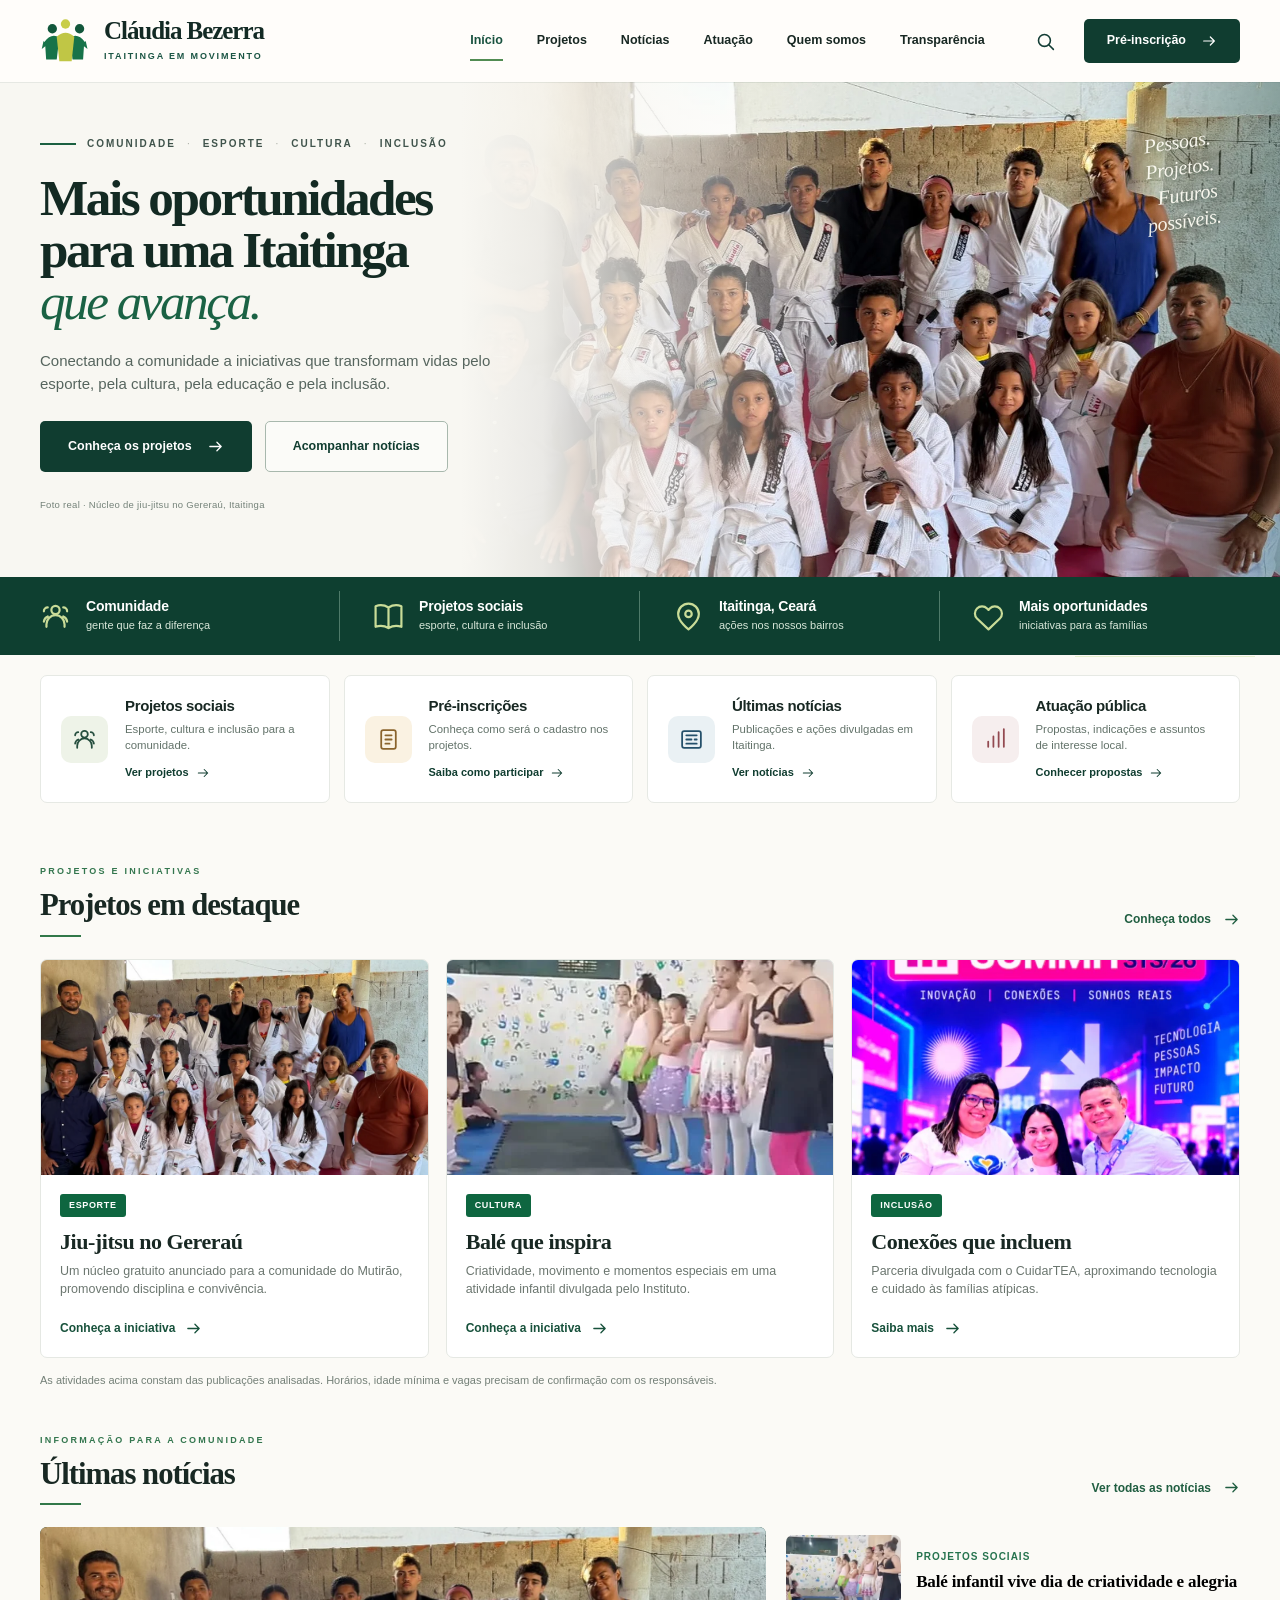
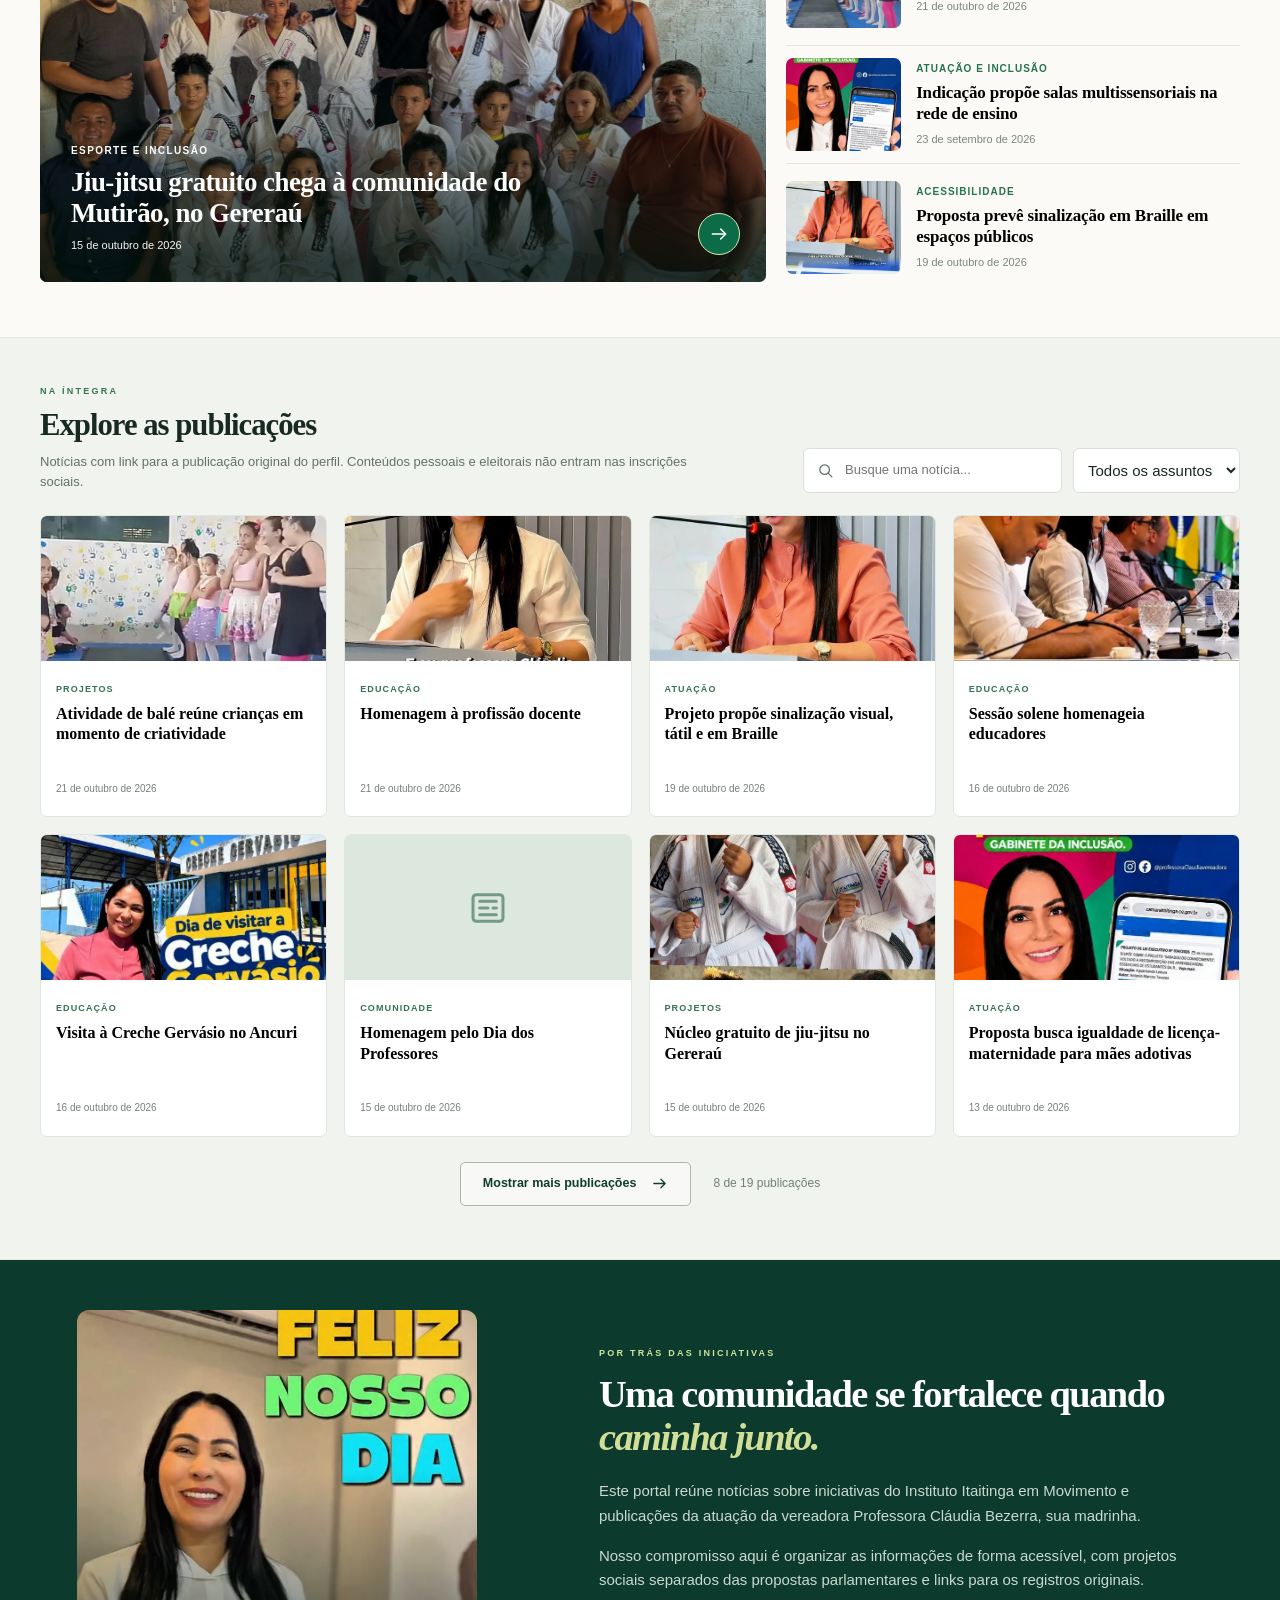
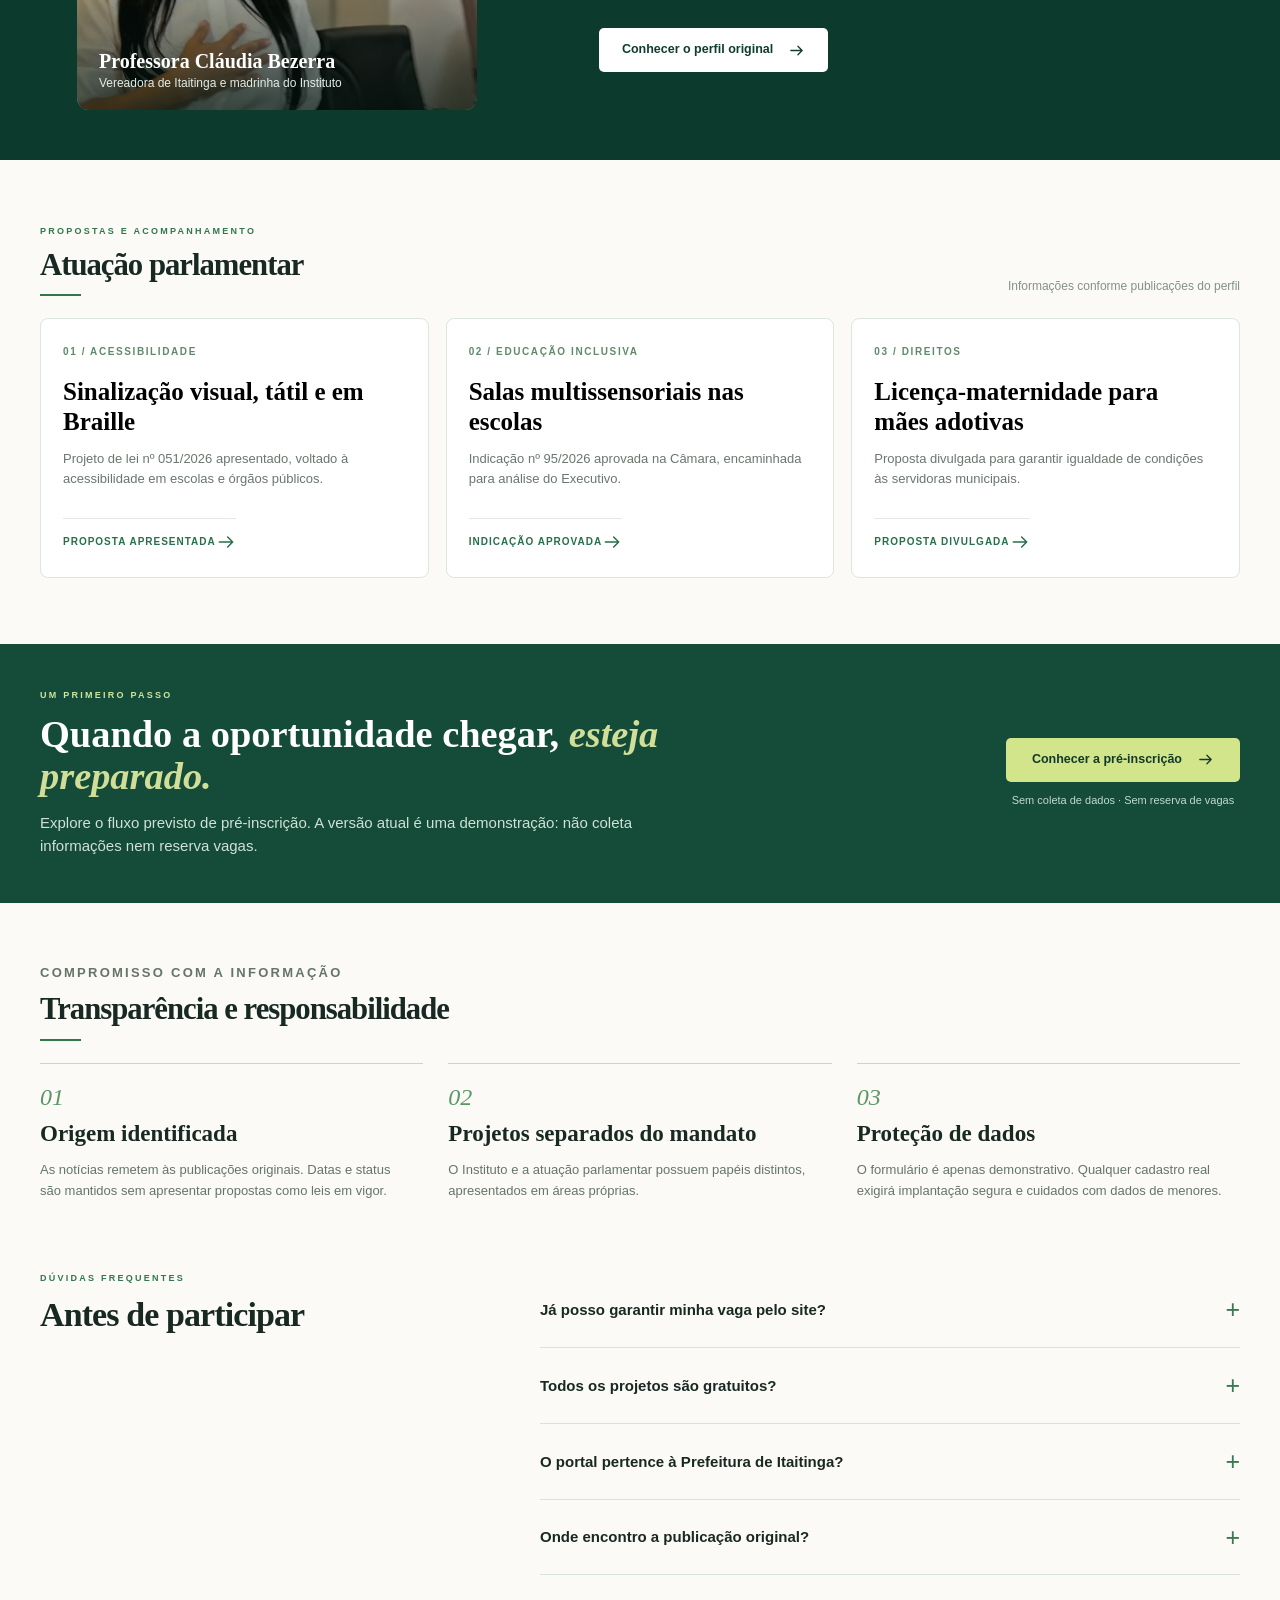
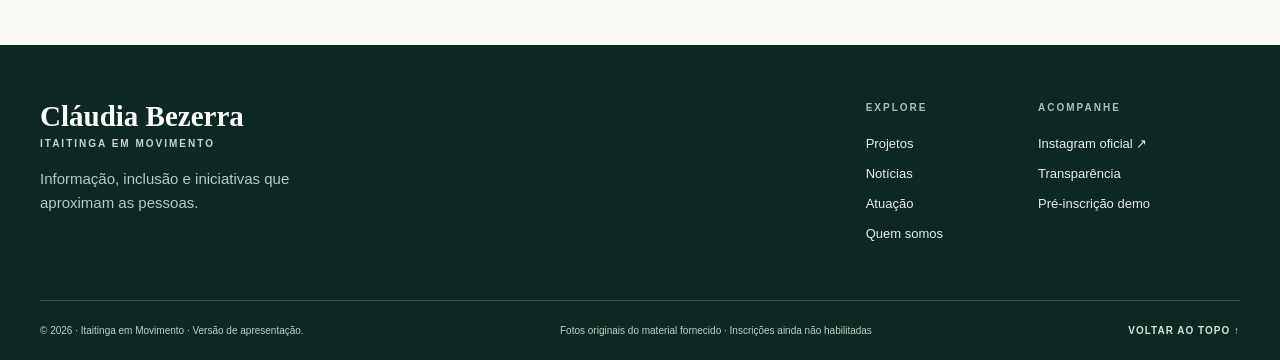
==== index.html @ e6e812b6 "feat: publicar portal Claudia Bezerra V4 com fotos reais e versao Vercel" ====
<!doctype html>
<html lang="pt-BR">
<head>
<meta charset="utf-8">
<meta name="viewport" content="width=device-width, initial-scale=1">
<meta name="theme-color" content="#103d30">
<meta property="og:type" content="website">
<meta property="og:title" content="Cláudia Bezerra | Itaitinga em Movimento">
<meta property="og:description" content="Projetos sociais, notícias e ações para a comunidade de Itaitinga.">
<meta name="description" content="Acompanhe projetos sociais, notícias e iniciativas de esporte, cultura e inclusão de Itaitinga, Ceará.">
<title>Cláudia Bezerra | Itaitinga em Movimento</title>
<link rel="icon" href="favicon.svg" type="image/svg+xml">
<link rel="stylesheet" href="styles.css">
</head>
<body>
<a class="skip-link" href="#conteudo">Pular para o conteúdo</a>
<svg class="symbol-defs" aria-hidden="true" xmlns="http://www.w3.org/2000/svg"><defs>
<symbol id="i-arrow" viewBox="0 0 24 24"><path d="M4 12h16m-6-6 6 6-6 6"/></symbol>
<symbol id="i-search" viewBox="0 0 24 24"><circle cx="10.8" cy="10.8" r="6.8"/><path d="m16 16 5 5"/></symbol>
<symbol id="i-people" viewBox="0 0 24 24"><circle cx="12" cy="7" r="3.2"/><path d="M5 20v-2a7 7 0 0 1 14 0v2M3 8a3 3 0 0 1 3-3m-3 11a5 5 0 0 1 3-4m15-4a3 3 0 0 0-3-3m3 11a5 5 0 0 0-3-4"/></symbol>
<symbol id="i-book" viewBox="0 0 24 24"><path d="M12 5c-3.6-2.2-6.5-2.3-10-1v16c3.5-1.3 6.4-1.2 10 1 3.6-2.2 6.5-2.3 10-1V4c-3.5-1.3-6.4-1.2-10 1Zm0 0v16"/></symbol>
<symbol id="i-pin" viewBox="0 0 24 24"><path d="M20 10c0 6-8 12-8 12S4 16 4 10a8 8 0 1 1 16 0Z"/><circle cx="12" cy="10" r="2.5"/></symbol>
<symbol id="i-heart" viewBox="0 0 24 24"><path d="M20.8 5.8a5.5 5.5 0 0 0-7.8 0L12 6.9l-1.1-1.1a5.5 5.5 0 0 0-7.8 7.8L12 22l8.8-8.4a5.5 5.5 0 0 0 0-7.8Z"/></symbol>
<symbol id="i-form" viewBox="0 0 24 24"><rect x="5" y="3" width="14" height="18" rx="2"/><path d="M9 8h6M9 12h6M9 16h4"/></symbol>
<symbol id="i-news" viewBox="0 0 24 24"><rect x="3" y="4" width="18" height="16" rx="2"/><path d="M7 8h10M7 12h5M7 16h10M15 12h2"/></symbol>
<symbol id="i-bars" viewBox="0 0 24 24"><path d="M5 19v-5m5 5V9m5 10V5m5 14V2"/></symbol>
<symbol id="i-instagram" viewBox="0 0 24 24"><rect x="3" y="3" width="18" height="18" rx="5"/><circle cx="12" cy="12" r="4"/><circle cx="17.5" cy="6.6" r=".8" fill="currentColor" stroke="none"/></symbol>
<symbol id="i-close" viewBox="0 0 24 24"><path d="M5 5l14 14M19 5 5 19"/></symbol>
<symbol id="i-check" viewBox="0 0 24 24"><path d="m4 12 5 5L20 6"/></symbol>
</defs></svg>
<header class="header" id="inicio">
  <div class="container nav-container">
    <a class="brand" href="#inicio" aria-label="Cláudia Bezerra, Itaitinga em Movimento — início">
      <svg class="brand-icon" viewBox="0 0 58 51" role="img" aria-label="Símbolo de pessoas conectadas"><circle cx="14" cy="11" r="5.3" fill="#12573b"/><circle cx="29" cy="5.6" r="5.3" fill="#c8cd48"/><circle cx="45" cy="11" r="5.3" fill="#12573b"/><path d="M5 26q8-11 17-5l-3 25H7l-1-15-4 3 2-9Zm46 0q-8-11-17-5l3 25h12l1-15 4 3-2-9Z" fill="#177349"/><path d="M19 20q10-9 20 0l-3 28H22l-3-28Z" fill="#c0c645"/></svg>
      <span><strong>Cláudia Bezerra</strong><small>ITAITINGA EM MOVIMENTO</small></span>
    </a>
    <nav class="nav" id="mainNav" aria-label="Menu principal">
      <a class="nav-active" href="#inicio">Início</a>
      <a href="#projetos">Projetos</a>
      <a href="#noticias">Notícias</a>
      <a href="#atuacao">Atuação</a>
      <a href="#sobre">Quem somos</a>
      <a href="#transparencia">Transparência</a>
      <button class="btn btn-primary mobile-join" type="button" data-open-enrollment>Pré-inscrição <svg><use href="#i-arrow"/></svg></button>
    </nav>
    <div class="nav-actions">
      <button type="button" class="search-button" id="openSearch" aria-label="Pesquisar notícias"><svg><use href="#i-search"/></svg></button>
      <button class="btn btn-primary nav-join" type="button" data-open-enrollment>Pré-inscrição <svg><use href="#i-arrow"/></svg></button>
      <button class="menu-button" id="menuButton" type="button" aria-controls="mainNav" aria-expanded="false" aria-label="Abrir menu"><span></span><span></span><span></span></button>
    </div>
  </div>
</header>
<main id="conteudo">
  <section class="hero" aria-labelledby="hero-title">
    <div class="hero-image"><img src="assets/hero-group.webp" alt="Fotografia original de crianças e jovens de uniforme de jiu-jitsu com professores e apoiadores no núcleo do Gereraú" fetchpriority="high"></div>
    <div class="container hero-container">
      <div class="hero-copy">
        <p class="hero-eyebrow"><span></span> COMUNIDADE <b>·</b> ESPORTE <b>·</b> CULTURA <b>·</b> INCLUSÃO</p>
        <h1 id="hero-title">Mais oportunidades<br>para uma Itaitinga<br><em>que avança.</em></h1>
        <p class="hero-text">Conectando a comunidade a iniciativas que transformam vidas pelo esporte, pela cultura, pela educação e pela inclusão.</p>
        <div class="hero-buttons"><a href="#projetos" class="btn btn-primary btn-large">Conheça os projetos <svg><use href="#i-arrow"/></svg></a><a href="#noticias" class="btn btn-outline btn-large">Acompanhar notícias</a></div>
        <div class="hero-photo-credit">Foto real · Núcleo de jiu-jitsu no Gereraú, Itaitinga</div>
      </div>
    </div>
    <div class="hero-handwriting" aria-hidden="true">Pessoas.<br>Projetos.<br>Futuros<br>possíveis.</div>
  </section>
  <section class="impact-strip" aria-label="Nossos focos"><div class="container impact-inner">
    <div class="impact-item"><svg><use href="#i-people"/></svg><p><strong>Comunidade</strong><span>gente que faz a diferença</span></p></div>
    <div class="impact-item"><svg><use href="#i-book"/></svg><p><strong>Projetos sociais</strong><span>esporte, cultura e inclusão</span></p></div>
    <div class="impact-item"><svg><use href="#i-pin"/></svg><p><strong>Itaitinga, Ceará</strong><span>ações nos nossos bairros</span></p></div>
    <div class="impact-item"><svg><use href="#i-heart"/></svg><p><strong>Mais oportunidades</strong><span>iniciativas para as famílias</span></p></div>
  </div></section>
  <section class="shortcut-section" aria-label="Acessos rápidos"><div class="container quick-grid">
    <a class="quick-card" href="#projetos"><span class="quick-icon green"><svg><use href="#i-people"/></svg></span><span class="quick-text"><strong>Projetos sociais</strong><small>Esporte, cultura e inclusão para a comunidade.</small><span class="quick-link">Ver projetos <svg><use href="#i-arrow"/></svg></span></span></a>
    <button class="quick-card" type="button" data-open-enrollment><span class="quick-icon amber"><svg><use href="#i-form"/></svg></span><span class="quick-text"><strong>Pré-inscrições</strong><small>Conheça como será o cadastro nos projetos.</small><span class="quick-link">Saiba como participar <svg><use href="#i-arrow"/></svg></span></span></button>
    <a class="quick-card" href="#noticias"><span class="quick-icon blue"><svg><use href="#i-news"/></svg></span><span class="quick-text"><strong>Últimas notícias</strong><small>Publicações e ações divulgadas em Itaitinga.</small><span class="quick-link">Ver notícias <svg><use href="#i-arrow"/></svg></span></span></a>
    <a class="quick-card" href="#atuacao"><span class="quick-icon rose"><svg><use href="#i-bars"/></svg></span><span class="quick-text"><strong>Atuação pública</strong><small>Propostas, indicações e assuntos de interesse local.</small><span class="quick-link">Conhecer propostas <svg><use href="#i-arrow"/></svg></span></span></a>
  </div></section>
  <section class="container showcase" id="projetos" aria-labelledby="projects-title">
    <div class="section-header"><div><p class="section-label">PROJETOS E INICIATIVAS</p><h2 id="projects-title">Projetos em destaque<span class="tiny-stroke"></span></h2></div><a href="#todos-projetos" class="plain-arrow">Conheça todos <svg><use href="#i-arrow"/></svg></a></div>
    <div class="project-grid" id="todos-projetos">
      <article class="project-card"><button type="button" data-article="7" class="image-button" aria-label="Conhecer núcleo gratuito de jiu-jitsu"><img src="assets/projeto-jiujitsu.webp" alt="Foto original de alunos e monitores de jiu-jitsu no Gereraú" loading="lazy"></button><div class="project-body"><span class="category-pill">ESPORTE</span><h3>Jiu-jitsu no Gereraú</h3><p>Um núcleo gratuito anunciado para a comunidade do Mutirão, promovendo disciplina e convivência.</p><button type="button" data-article="7" class="article-action">Conheça a iniciativa <svg><use href="#i-arrow"/></svg></button></div></article>
      <article class="project-card"><button type="button" data-article="2" class="image-button" aria-label="Conhecer atividade de balé infantil"><img src="assets/projeto-bale.webp" alt="Fotografia original das crianças durante a atividade de balé" loading="lazy"></button><div class="project-body"><span class="category-pill">CULTURA</span><h3>Balé que inspira</h3><p>Criatividade, movimento e momentos especiais em uma atividade infantil divulgada pelo Instituto.</p><button type="button" data-article="2" class="article-action">Conheça a iniciativa <svg><use href="#i-arrow"/></svg></button></div></article>
      <article class="project-card"><button type="button" data-article="13" class="image-button" aria-label="Conhecer parceria de inclusão e tecnologia"><img src="assets/projeto-inclusao.webp" alt="Registro original de evento sobre inclusão e tecnologia" loading="lazy"></button><div class="project-body"><span class="category-pill">INCLUSÃO</span><h3>Conexões que incluem</h3><p>Parceria divulgada com o CuidarTEA, aproximando tecnologia e cuidado às famílias atípicas.</p><button type="button" data-article="13" class="article-action">Saiba mais <svg><use href="#i-arrow"/></svg></button></div></article>
    </div>
    <p class="verify-note">As atividades acima constam das publicações analisadas. Horários, idade mínima e vagas precisam de confirmação com os responsáveis.</p>
  </section>
  <section class="container news-section" id="noticias" aria-labelledby="news-title">
    <div class="section-header"><div><p class="section-label">INFORMAÇÃO PARA A COMUNIDADE</p><h2 id="news-title">Últimas notícias<span class="tiny-stroke"></span></h2></div><a href="#arquivo" class="plain-arrow">Ver todas as notícias <svg><use href="#i-arrow"/></svg></a></div>
    <div class="editorial-grid">
      <article class="headline-card"><button type="button" class="headline-image" data-article="7" aria-label="Leia notícia sobre núcleo de jiu-jitsu"><img src="assets/hero-group.webp" alt="Crianças e jovens no núcleo de jiu-jitsu do Gereraú" loading="lazy"><span class="headline-gradient"></span><span class="headline-overlay"><span class="headline-tag">ESPORTE E INCLUSÃO</span><strong>Jiu-jitsu gratuito chega à comunidade do Mutirão, no Gereraú</strong><span class="headline-meta">15 de outubro de 2026</span></span><span class="headline-arrow"><svg><use href="#i-arrow"/></svg></span></button></article>
      <div class="news-rail">
        <button type="button" data-article="2" class="news-mini"><img src="assets/projeto-bale.webp" loading="lazy" alt="Alunas do balé infantil"><span><small>PROJETOS SOCIAIS</small><strong>Balé infantil vive dia de criatividade e alegria</strong><time datetime="2026-10-21">21 de outubro de 2026</time></span></button>
        <button type="button" data-article="24" class="news-mini"><img src="assets/noticia-salas.webp" loading="lazy" alt="Publicação sobre a indicação de salas multissensoriais"><span><small>ATUAÇÃO E INCLUSÃO</small><strong>Indicação propõe salas multissensoriais na rede de ensino</strong><time datetime="2026-09-23">23 de setembro de 2026</time></span></button>
        <button type="button" data-article="8" class="news-mini"><img src="assets/noticia-braille.webp" loading="lazy" alt="Publicação da proposta de acessibilidade"><span><small>ACESSIBILIDADE</small><strong>Proposta prevê sinalização em Braille em espaços públicos</strong><time datetime="2026-10-19">19 de outubro de 2026</time></span></button>
      </div>
    </div>
  </section>
  <section class="archive-wrap" id="arquivo"><div class="container">
    <div class="archive-heading"><div><p class="section-label">NA ÍNTEGRA</p><h2>Explore as publicações</h2><p>Notícias com link para a publicação original do perfil. Conteúdos pessoais e eleitorais não entram nas inscrições sociais.</p></div><div class="archive-tools"><label class="archive-search"><svg><use href="#i-search"/></svg><input type="search" id="newsSearch" aria-label="Buscar publicações" placeholder="Busque uma notícia..."></label><select id="newsCategory" aria-label="Filtrar por assunto"><option value="Todos">Todos os assuntos</option><option value="Projetos">Projetos</option><option value="Atuação">Atuação</option><option value="Inclusão">Inclusão</option><option value="Educação">Educação</option><option value="Comunidade">Comunidade</option></select></div></div>
    <div id="articleGrid" class="archive-grid" aria-live="polite"></div>
    <div class="archive-more"><button id="showMore" type="button" class="btn btn-outline">Mostrar mais publicações <svg><use href="#i-arrow"/></svg></button><p id="resultsInfo"></p></div>
  </div></section>
  <section class="about" id="sobre"><div class="container about-grid"><div class="about-visual"><img src="assets/sobre-claudia.webp" loading="lazy" alt="Retrato original da Professora Cláudia em publicação do perfil"><span class="about-caption">Professora Cláudia Bezerra<br><small>Vereadora de Itaitinga e madrinha do Instituto</small></span></div><div class="about-copy"><p class="section-label light">POR TRÁS DAS INICIATIVAS</p><h2>Uma comunidade se fortalece quando <em>caminha junto.</em></h2><p>Este portal reúne notícias sobre iniciativas do Instituto Itaitinga em Movimento e publicações da atuação da vereadora Professora Cláudia Bezerra, sua madrinha.</p><p>Nosso compromisso aqui é organizar as informações de forma acessível, com projetos sociais separados das propostas parlamentares e links para os registros originais.</p><a href="https://www.instagram.com/professoraclaudiavereadora/" target="_blank" rel="noopener noreferrer" class="btn btn-white">Conhecer o perfil original <svg><use href="#i-arrow"/></svg></a></div></div></section>
  <section class="container mandate" id="atuacao"><div class="section-header"><div><p class="section-label">PROPOSTAS E ACOMPANHAMENTO</p><h2>Atuação parlamentar<span class="tiny-stroke"></span></h2></div><span class="small-hint">Informações conforme publicações do perfil</span></div><div class="mandate-grid">
    <button class="mandate-card" data-article="8" type="button"><span class="mandate-index">01 / ACESSIBILIDADE</span><h3>Sinalização visual, tátil e em Braille</h3><p>Projeto de lei nº 051/2026 apresentado, voltado à acessibilidade em escolas e órgãos públicos.</p><span class="mandate-end"><span>PROPOSTA APRESENTADA</span><svg><use href="#i-arrow"/></svg></span></button>
    <button class="mandate-card" data-article="24" type="button"><span class="mandate-index">02 / EDUCAÇÃO INCLUSIVA</span><h3>Salas multissensoriais nas escolas</h3><p>Indicação nº 95/2026 aprovada na Câmara, encaminhada para análise do Executivo.</p><span class="mandate-end"><span>INDICAÇÃO APROVADA</span><svg><use href="#i-arrow"/></svg></span></button>
    <button class="mandate-card" data-article="10" type="button"><span class="mandate-index">03 / DIREITOS</span><h3>Licença-maternidade para mães adotivas</h3><p>Proposta divulgada para garantir igualdade de condições às servidoras municipais.</p><span class="mandate-end"><span>PROPOSTA DIVULGADA</span><svg><use href="#i-arrow"/></svg></span></button>
  </div></section>
  <section class="enroll-section" id="inscricoes"><div class="container enroll-grid"><div><p class="section-label light">UM PRIMEIRO PASSO</p><h2>Quando a oportunidade chegar, <em>esteja preparado.</em></h2><p>Explore o fluxo previsto de pré-inscrição. A versão atual é uma demonstração: não coleta informações nem reserva vagas.</p></div><div class="enroll-action"><button type="button" class="btn btn-lime" data-open-enrollment>Conhecer a pré-inscrição <svg><use href="#i-arrow"/></svg></button><span>Sem coleta de dados · Sem reserva de vagas</span></div></div></section>
  <section class="container trust" id="transparencia"><div class="section-header"><div><p class="section-label">COMPROMISSO COM A INFORMAÇÃO</p><h2>Transparência e responsabilidade<span class="tiny-stroke"></span></h2></div></div><div class="trust-grid"><div><span class="trust-number">01</span><h3>Origem identificada</h3><p>As notícias remetem às publicações originais. Datas e status são mantidos sem apresentar propostas como leis em vigor.</p></div><div><span class="trust-number">02</span><h3>Projetos separados do mandato</h3><p>O Instituto e a atuação parlamentar possuem papéis distintos, apresentados em áreas próprias.</p></div><div><span class="trust-number">03</span><h3>Proteção de dados</h3><p>O formulário é apenas demonstrativo. Qualquer cadastro real exigirá implantação segura e cuidados com dados de menores.</p></div></div></section>
  <section class="container questions"><div><p class="section-label">DÚVIDAS FREQUENTES</p><h2>Antes de participar</h2></div><div class="question-list"><details><summary>Já posso garantir minha vaga pelo site?<span>+</span></summary><p>Não. O formulário desta apresentação é demonstrativo e não recebe inscrições. A abertura oficial de vagas precisa ser confirmada.</p></details><details><summary>Todos os projetos são gratuitos?<span>+</span></summary><p>O material recebido informa explicitamente gratuidade nas aulas de jiu-jitsu do Gereraú. As condições de outras atividades ainda dependem de confirmação.</p></details><details><summary>O portal pertence à Prefeitura de Itaitinga?<span>+</span></summary><p>Não. Este é um projeto de portal comunitário independente, ainda em demonstração, sem vínculo institucional com a Prefeitura.</p></details><details><summary>Onde encontro a publicação original?<span>+</span></summary><p>Abra uma notícia e escolha “Ver publicação original”. Você será direcionado ao Instagram correspondente.</p></details></div></section>
</main>
<footer class="footer"><div class="container"><div class="footer-top"><div><a href="#inicio" class="footer-brand">Cláudia Bezerra<span>ITAITINGA EM MOVIMENTO</span></a><p>Informação, inclusão e iniciativas que aproximam as pessoas.</p></div><div class="footer-menu"><div><strong>EXPLORE</strong><a href="#projetos">Projetos</a><a href="#noticias">Notícias</a><a href="#atuacao">Atuação</a><a href="#sobre">Quem somos</a></div><div><strong>ACOMPANHE</strong><a target="_blank" rel="noopener noreferrer" href="https://www.instagram.com/professoraclaudiavereadora/">Instagram oficial ↗</a><a href="#transparencia">Transparência</a><a href="#inscricoes">Pré-inscrição demo</a></div></div></div><div class="footer-bottom"><span>© 2026 · Itaitinga em Movimento · Versão de apresentação.</span><span>Fotos originais do material fornecido · Inscrições ainda não habilitadas</span><a href="#inicio">VOLTAR AO TOPO ↑</a></div></div></footer>
<dialog id="articleDialog" class="article-modal" aria-label="Detalhes da publicação"><button type="button" class="modal-x" data-close aria-label="Fechar"><svg><use href="#i-close"/></svg></button><div id="articleContent"></div></dialog>
<dialog id="formDialog" class="form-modal" aria-labelledby="formTitle"><button type="button" class="modal-x" data-close aria-label="Fechar"><svg><use href="#i-close"/></svg></button><div class="form-layout"><aside class="form-aside"><span class="small-label">ITAITINGA EM MOVIMENTO</span><h3>Cada oportunidade começa com um primeiro passo.</h3><p>Pré-inscrição demonstrativa para apresentação do futuro portal.</p><span class="form-aside-bottom">ESPORTE · CULTURA · INCLUSÃO</span></aside><div class="form-content"><p class="section-label">SIMULAÇÃO / NÃO ENVIA DADOS</p><h2 id="formTitle">Conheça o cadastro</h2><p class="form-intro">Os campos são apenas de exemplo. Nada será armazenado ou enviado.</p><form id="demoForm"><div class="step-one"><label for="demoProject">Projeto de interesse</label><select id="demoProject" required><option value="">Escolha uma atividade</option><option value="Jiu-jitsu no Gereraú">Jiu-jitsu no Gereraú — disponibilidade a confirmar</option><option value="Balé infantil">Balé infantil — disponibilidade a confirmar</option></select><div class="form-notice">Esta escolha não reserva vaga. As condições dependem de confirmação dos responsáveis.</div><button type="button" class="btn btn-primary full" id="formNext">Continuar <svg><use href="#i-arrow"/></svg></button></div><div class="step-two" hidden><p class="step-notice">Exemplo da próxima etapa do futuro cadastro. Use dados fictícios para testar.</p><div class="form-fields"><label>Nome fictício do aluno<input type="text" id="demoName" placeholder="Ex.: Aluno Exemplo" maxlength="80" required></label><label>Bairro (exemplo)<input type="text" id="demoBairro" placeholder="Ex.: Gereraú" maxlength="80" required></label></div><label class="check-row"><input id="demoAgree" type="checkbox" required><span>Entendo que este é apenas um teste e não representa inscrição válida.</span></label><div class="form-footer"><button type="button" id="formBack" class="btn btn-outline">Voltar</button><button type="submit" class="btn btn-primary">Concluir demonstração <svg><use href="#i-arrow"/></svg></button></div></div><div class="step-done" hidden><svg><use href="#i-check"/></svg><h3>Demonstração concluída!</h3><p>Você testou o fluxo visual. Nenhum dado foi enviado ou registrado, e nenhuma vaga foi reservada.</p><button type="button" class="btn btn-primary" data-close>Fechar</button></div><p class="form-error" id="formError" role="alert"></p></form></div></div></dialog>
<script src="dados/publicacoes.js"></script><script src="app.js"></script>
</body>
</html>
---- styles.css ----
[hidden]{display:none!important}:root{--green:#0d3b2e;--green-2:#145640;--mint:#cbda78;--paper:#f8f8f5;--white:#fff;--ink:#162724;--muted:#61716d;--line:#e5e8e2;--serif:Georgia,'Times New Roman',serif;--sans:'Segoe UI',Arial,Helvetica,sans-serif}*{box-sizing:border-box}html{scroll-behavior:smooth;scroll-padding-top:96px}body{margin:0;background:var(--paper);font:15px/1.55 var(--sans);color:var(--ink);-webkit-font-smoothing:antialiased}button,input,select{font:inherit}button{cursor:pointer}a{text-decoration:none;color:inherit}svg{width:20px;height:20px;fill:none;stroke:currentColor;stroke-width:1.8;stroke-linecap:round;stroke-linejoin:round}img{display:block;max-width:100%}.symbol-defs{position:absolute;left:-9999px;width:0;height:0}.container{width:min(1440px,calc(100% - 80px));margin:0 auto}.skip-link{position:absolute;top:-100px;left:14px;background:white;padding:10px;z-index:999}.skip-link:focus{top:10px}.header{height:78px;background:#fffefa;position:sticky;z-index:30;top:0;box-shadow:0 1px 0 rgba(10,45,33,.08)}.nav-container{display:flex;align-items:center;justify-content:space-between;height:100%;gap:24px}.brand{display:flex;align-items:center;gap:13px;flex:none}.brand-icon{width:51px;height:49px;stroke:none}.brand strong{font:700 27px/1.07 var(--serif);letter-spacing:-.8px;display:block;color:#132a24}.brand small{display:block;letter-spacing:2.1px;font-size:10px;color:#1b5544;font-weight:750;margin-top:5px}.nav{display:flex;gap:34px;align-items:center;margin-left:auto}.nav>a{font-size:13px;letter-spacing:.02em;font-weight:650;white-space:nowrap;position:relative;transition:color .2s}.nav>a:hover,.nav>a:focus-visible,.nav>a.nav-active{color:var(--green-2)}.nav-active:after{content:"";height:2px;position:absolute;bottom:-10px;left:0;right:0;background:#518c52}.nav-actions{display:flex;align-items:center;gap:20px;margin-left:18px}.btn{display:inline-flex;align-items:center;justify-content:center;gap:14px;min-height:44px;border-radius:7px;padding:11px 22px;white-space:nowrap;font-size:13px;font-weight:760;border:1px solid transparent;transition:background .2s,color .2s,transform .18s,box-shadow .18s}.btn svg,.plain-arrow svg,.article-action svg,.quick-link svg{width:17px;height:17px;transition:transform .18s}.btn:hover svg,.plain-arrow:hover svg,.article-action:hover svg,.quick-card:hover .quick-link svg{transform:translateX(4px)}.btn:active,.quick-card:active{transform:translateY(1px)}.btn-primary{background:var(--green);color:white;box-shadow:0 2px 4px #10382d12}.btn-primary:hover{background:#186049;box-shadow:0 7px 17px #0d3b2e24}.btn-outline{border-color:#718b7c;background:transparent;color:var(--green)}.btn-outline:hover{background:#e6efea}.btn-large{height:51px;padding:0 27px}.search-button{display:grid;place-items:center;border:0;background:none;color:#133d35;padding:8px}.search-button:hover{background:#eef3ee;border-radius:50%}.search-button svg{width:21px;height:21px}.menu-button{display:none;border:0;background:none;padding:10px}.menu-button span{display:block;width:24px;height:2px;background:var(--green);margin:5px 0}.mobile-join{display:none}.hero{height:480px;position:relative;overflow:hidden;background:#f7f6f1}.hero-image{position:absolute;inset:0 0 0 38%;overflow:hidden}.hero-image img{width:100%;height:100%;object-fit:cover;object-position:center 41%}.hero-image:before{content:"";position:absolute;inset:0;z-index:1;background:linear-gradient(90deg,#f7f6f1 0%,#f7f6f1ed 8%,#f7f6f1a1 20%,#f7f6f100 40%)}.hero-image:after{content:"";inset:0;position:absolute;z-index:1;background:linear-gradient(90deg,transparent 78%,#05251950 100%)}.hero-container{position:relative;z-index:2;height:100%;display:flex;align-items:center}.hero-copy{max-width:650px;padding:22px 0}.hero-eyebrow{color:#40544c;font-size:10px;font-weight:780;letter-spacing:2px;margin:0 0 20px;display:flex;align-items:center;gap:11px}.hero-eyebrow>span{width:36px;height:2px;background:#1b6041;display:inline-block}.hero-eyebrow b{color:#a9ada3;font-weight:400}.hero h1{font:700 clamp(42px,4.3vw,65px)/.99 var(--serif);letter-spacing:-2.7px;margin:0 0 24px;color:#102a25}.hero h1 em{font-weight:600;color:#185c3a}.hero-text{max-width:490px;font-size:16px;line-height:1.48;color:#4b5d58;margin:0 0 26px}.hero-buttons{display:flex;gap:13px;flex-wrap:wrap}.hero-photo-credit{font-size:10px;letter-spacing:.03em;color:#6b7a74;margin-top:26px}.hero-handwriting{z-index:2;position:absolute;right:max(6%,45px);top:55px;font:italic 27px/1.13 'Segoe Print','Comic Sans MS',cursive;color:#fffef5;transform:rotate(-8deg);text-shadow:0 2px 6px #03322573}.impact-strip{background:#0c3d30;color:#fff;position:relative}.impact-strip:after{content:"";position:absolute;right:25px;bottom:-2px;width:180px;height:39px;border-bottom:1px solid #b7d67a55;border-radius:60% 40% 0 0;pointer-events:none}.impact-inner{display:grid;grid-template-columns:repeat(4,minmax(0,1fr));padding:16px 0;min-height:81px}.impact-item{display:flex;align-items:center;gap:17px;padding:0 33px;border-right:1px solid #c4e7d25a}.impact-item:first-child{padding-left:0}.impact-item:last-child{border:0}.impact-item>svg{color:#c4e274;stroke-width:1.7;width:35px;height:35px;flex:none}.impact-item p{margin:0;display:grid;gap:2px}.impact-item strong{font:700 16px/1.2 var(--serif)}.impact-item span{font-size:11px;color:#eef5e8}.shortcut-section{padding:23px 0 16px}.quick-grid{display:grid;grid-template-columns:repeat(4,minmax(0,1fr));gap:16px}.quick-card{text-align:left;border:1px solid #e7eae5;min-height:125px;background:#fff;display:flex;gap:17px;align-items:flex-start;padding:21px 18px;border-radius:10px;box-shadow:0 2px 8px #1a403007;transition:transform .18s,border-color .2s,box-shadow .2s;color:var(--ink)}.quick-card:hover{transform:translateY(-4px);border-color:#b7cabc;box-shadow:0 12px 24px #0a332014}.quick-icon{border-radius:50%;width:57px;height:57px;flex:none;display:grid;place-items:center}.quick-icon svg{width:29px;height:29px;stroke-width:1.7}.quick-icon.green{background:#e6f0db;color:#174b3a}.quick-icon.amber{background:#fff0cd;color:#665025}.quick-icon.blue{background:#deedf9;color:#123e60}.quick-icon.rose{background:#fbe4e5;color:#a82444}.quick-text{display:flex;flex-direction:column;align-items:flex-start;min-width:0}.quick-text strong{font:700 19px/1.2 var(--serif);margin:0 0 6px}.quick-text small{font-size:12px;line-height:1.45;color:#66726d;min-height:36px}.quick-link{font-size:12px;font-weight:800;color:var(--green);display:inline-flex;gap:7px;align-items:center;margin-top:10px}.quick-link svg{width:14px;height:14px}.showcase,.news-section{padding-top:28px}.section-header{display:flex;align-items:flex-end;justify-content:space-between;gap:30px;margin:0 0 22px}.section-label{font-size:10px;color:#397652;font-weight:800;letter-spacing:2.4px;margin:0 0 10px}.section-header h2,.archive-heading h2,.questions h2{font:700 clamp(27px,2.6vw,36px)/1.12 var(--serif);letter-spacing:-.9px;margin:0}.tiny-stroke{display:block;width:41px;background:#317849;height:2px;margin-top:12px}.plain-arrow{font-size:13px;color:#205e41;font-weight:750;display:inline-flex;gap:12px;align-items:center;white-space:nowrap;margin-bottom:8px}.plain-arrow:hover{color:#278e55}.project-grid{display:grid;grid-template-columns:repeat(3,minmax(0,1fr));gap:17px}.project-card{min-width:0;overflow:hidden;border-radius:10px;background:#fff;border:1px solid #e4e8e2;box-shadow:0 2px 7px #1a403009}.image-button{border:0;padding:0;display:block;width:100%;height:215px;overflow:hidden;position:relative;background:#e3ece8}.image-button img{height:100%;width:100%;object-fit:cover;transition:transform .55s}.image-button:hover img{transform:scale(1.045)}.project-card:nth-child(1) .image-button img{object-position:center 42%}.project-card:nth-child(2) .image-button img{object-position:center 43%}.project-card:nth-child(3) .image-button img{object-position:center 35%}.project-body{padding:16px 19px 19px}.category-pill{display:inline-block;background:#0e6640;color:white;font-size:10px;font-weight:800;letter-spacing:.3px;padding:5px 9px;border-radius:5px}.project-body h3{font:700 23px/1.2 var(--serif);letter-spacing:-.45px;margin:12px 0 6px}.project-body p{color:#6b766f;font-size:13px;line-height:1.48;margin:0 0 14px;min-height:39px}.article-action{border:0;background:transparent;color:#17513b;display:inline-flex;align-items:center;gap:10px;font-size:12px;font-weight:800;padding:0}.article-action:hover{text-decoration:underline}.verify-note{font-size:11px;color:#748078;margin:14px 0 0}.news-section{padding-top:51px;padding-bottom:55px}.editorial-grid{display:grid;grid-template-columns:1.6fr 1fr;gap:20px}.headline-card{min-width:0}.headline-image{position:relative;height:355px;width:100%;display:block;padding:0;border:0;text-align:left;border-radius:10px;overflow:hidden;color:white;background:var(--green)}.headline-image>img{width:100%;height:100%;object-fit:cover;object-position:center 35%;transition:transform .6s}.headline-image:hover>img{transform:scale(1.03)}.headline-gradient{position:absolute;inset:0;background:linear-gradient(180deg,transparent 20%,#02130dcc 94%)}.headline-overlay{position:absolute;left:31px;bottom:28px;max-width:70%;display:flex;flex-direction:column;gap:9px}.headline-tag{letter-spacing:1.4px;font-size:10px;font-weight:800}.headline-overlay strong{font:700 clamp(22px,2.1vw,31px)/1.13 var(--serif);letter-spacing:-.5px}.headline-meta{font-size:11px;color:#f5f5f0}.headline-arrow{position:absolute;right:26px;bottom:27px;background:#0b6c47;display:grid;place-items:center;border:1px solid #d5eeb5;width:42px;height:42px;border-radius:50%}.headline-image:hover .headline-arrow{background:#1b9363}.news-rail{display:grid;grid-template-rows:repeat(3,minmax(0,1fr))}.news-mini{padding:8px 0;display:grid;grid-template-columns:115px 1fr;gap:15px;text-align:left;border:0;border-bottom:1px solid #e5e8e2;background:none;align-items:center}.news-mini:first-child{padding-top:0}.news-mini:last-child{border-bottom:0;padding-bottom:0}.news-mini>img{height:93px;width:115px;object-fit:cover;object-position:center 40%;border-radius:7px}.news-mini>span{display:flex;flex-direction:column;gap:6px}.news-mini small{font-weight:800;letter-spacing:1px;color:#26734e;font-size:10px}.news-mini strong{font:700 17px/1.25 var(--serif);letter-spacing:-.15px}.news-mini:hover strong{color:#14784d}.news-mini time{font-size:11px;color:#7b867e}.archive-wrap{background:#f0f3ee;border-top:1px solid #e3e8e1;border-bottom:1px solid #e3e8e1;padding:47px 0 53px}.archive-heading{display:flex;gap:25px;align-items:end;justify-content:space-between;margin-bottom:22px}.archive-heading h2{margin-bottom:10px}.archive-heading p:last-child{font-size:13px;color:#63716b;max-width:650px;margin:0}.archive-tools{display:flex;gap:11px}.archive-search{height:45px;display:flex;align-items:center;gap:9px;padding:0 13px;background:white;border:1px solid #d8e0d8;border-radius:6px}.archive-search svg{color:#5d7268;width:17px;height:17px}.archive-search input{outline:0;background:transparent;border:0;width:205px;font-size:13px}.archive-tools select{border:1px solid #d8e0d8;background:white;border-radius:6px;color:var(--ink);padding:0 10px;height:45px;min-width:165px}.archive-grid{display:grid;grid-template-columns:repeat(4,minmax(0,1fr));gap:17px}.archive-item{border:1px solid #e1e7de;background:#fff;border-radius:9px;padding:0;min-width:0;overflow:hidden;display:block;text-align:left;transition:transform .2s,box-shadow .2s}.archive-item:hover{transform:translateY(-3px);box-shadow:0 12px 26px #123a2316}.archive-item img{height:145px;object-fit:cover;object-position:center 35%;width:100%;background:#d8e3dd}.archive-item .placeholder-img{height:145px;background:#dce7dd;display:grid;place-items:center;color:#739987}.archive-item .placeholder-img svg{width:40px;height:40px}.archive-body{display:block;padding:14px 15px 18px}.archive-body small{font-size:9px;letter-spacing:1.1px;color:#357251;font-weight:850}.archive-body strong{font:700 16px/1.28 var(--serif);display:block;margin:6px 0 11px;min-height:60px}.archive-body time{font-size:10px;color:#74817a}.archive-more{display:flex;justify-content:center;align-items:center;gap:22px;margin-top:25px}.archive-more p{font-size:12px;color:#718075}.about{background:#0c3a2d;color:#fff}.about-grid{display:grid;grid-template-columns:.85fr 1.15fr;min-height:470px;gap:85px;align-items:center;padding:50px 0}.about-visual{height:400px;position:relative;max-width:400px;width:100%;justify-self:center;border-radius:12px;overflow:hidden}.about-visual>img{width:100%;height:100%;object-fit:cover;object-position:center 25%;filter:saturate(.92)}.about-visual:after{content:"";position:absolute;inset:40% 0 0;background:linear-gradient(transparent,#00110bbf)}.about-caption{position:absolute;z-index:1;left:22px;bottom:20px;font:700 20px var(--serif)}.about-caption small{display:block;font:12px var(--sans);color:#e1ede7;margin-top:3px}.section-label.light{color:#cfe59d}.about-copy h2{font:700 clamp(31px,3vw,46px)/1.12 var(--serif);letter-spacing:-1px;margin:12px 0 20px;max-width:590px}.about-copy h2 em,.enroll-grid h2 em{color:#d1de98}.about-copy>p:not(.section-label){font-size:15px;color:#cbd9d0;max-width:600px;line-height:1.65}.btn-white{background:white;color:var(--green);margin-top:20px}.btn-white:hover{background:#e2efdf}.mandate{padding-top:65px;padding-bottom:66px}.small-hint{font-size:12px;color:#849187}.mandate-grid{display:grid;grid-template-columns:repeat(3,1fr);gap:17px}.mandate-card{text-align:left;border:1px solid #dde6df;padding:25px 22px;border-radius:8px;background:#fff;display:flex;flex-direction:column;min-height:260px;transition:transform .2s,box-shadow .2s}.mandate-card:hover{transform:translateY(-4px);box-shadow:0 12px 24px #0b36291a}.mandate-index{font-size:10px;letter-spacing:1.6px;color:#5f8a6c;font-weight:800}.mandate-card h3{font:700 25px/1.19 var(--serif);margin:18px 0 12px}.mandate-card p{font-size:13px;color:#69776d;margin:0 0 18px}.mandate-end{border-top:1px solid #e5e9e4;padding-top:13px;margin-top:auto;display:flex;align-items:center;justify-content:space-between;color:#27704c;font-size:10px;font-weight:800;letter-spacing:1px}.enroll-section{background:#144b39;color:white;padding:45px 0}.enroll-grid{display:grid;grid-template-columns:2fr 1fr;gap:70px;align-items:center}.enroll-grid h2{font:700 clamp(31px,3vw,46px)/1.1 var(--serif);max-width:700px;margin:0 0 14px}.enroll-grid p:not(.section-label){margin:0;color:#cfe2d7;max-width:650px}.enroll-action{justify-self:end;display:flex;flex-direction:column;gap:10px;align-items:center}.btn-lime{background:#d2e58b;color:#103a2b;padding-inline:25px}.btn-lime:hover{background:#e2f3a0}.enroll-action span{font-size:11px;color:#c1dacf}.trust{padding-top:60px;padding-bottom:58px}.trust-grid{display:grid;grid-template-columns:repeat(3,1fr);gap:25px}.trust-grid>div{border-top:1px solid #c6d7c7;padding:20px 15px 0 0}.trust-number{font:italic 24px var(--serif);color:#5b9665}.trust h3{font:700 23px var(--serif);margin:10px 0}.trust p{font-size:13px;color:#65756a;line-height:1.6}.questions{display:grid;grid-template-columns:.75fr 1.25fr;gap:80px;padding-bottom:70px}.questions h2{font-size:34px}.question-list details{border-bottom:1px solid #dae3da}.question-list summary{list-style:none;padding:18px 0;display:flex;align-items:center;justify-content:space-between;gap:12px;cursor:pointer;font-weight:700;font-size:15px}.question-list summary::-webkit-details-marker{display:none}.question-list summary span{font-size:25px;font-weight:400;color:#397951;transition:transform .2s}.question-list details[open] summary span{transform:rotate(45deg)}.question-list details p{margin:-5px 0 19px;color:#65736a;line-height:1.6;font-size:13px}.footer{background:#0b2922;color:#fff;padding:55px 0 22px}.footer-top{display:flex;justify-content:space-between;gap:60px;padding-bottom:55px}.footer-brand{font:700 30px var(--serif)}.footer-brand span{display:block;font:700 10px var(--sans);letter-spacing:2px;margin-top:5px;color:#c7d5ce}.footer-top p{max-width:280px;color:#b8cac1;margin-top:18px}.footer-menu{display:flex;gap:95px;padding-right:90px}.footer-menu div{display:flex;flex-direction:column;gap:10px}.footer-menu strong{font-size:10px;letter-spacing:2px;color:#a4c2b5;margin-bottom:8px}.footer-menu a{font-size:13px;color:#e6eee9}.footer-menu a:hover{text-decoration:underline}.footer-bottom{border-top:1px solid #ffffff2e;padding-top:22px;display:flex;gap:20px;justify-content:space-between;font-size:10px;color:#bed0c4}.footer-bottom a{color:#d3e4d6;font-weight:800;letter-spacing:1px;white-space:nowrap}.article-modal,.form-modal{padding:0;max-height:min(90vh,1050px);border:0;border-radius:13px;box-shadow:0 30px 100px #041e1880;color:var(--ink);overflow:auto}.article-modal{width:min(690px,calc(100vw - 30px))}.article-modal::backdrop,.form-modal::backdrop{background:#071c18b3;backdrop-filter:blur(4px)}.modal-x{position:sticky;top:14px;float:right;margin:15px 15px -50px 0;z-index:5;border:1px solid #d7e2dc;background:#fff;width:40px;height:40px;border-radius:50%;display:grid;place-items:center}.modal-x:hover{background:#e4eee7}.modal-x svg{width:19px;height:19px}.article-modal-image{width:100%;height:295px;object-fit:cover;object-position:center 35%;background:#dfece6}.article-modal-body{padding:30px 36px 34px}.article-modal-body small{font-size:11px;font-weight:800;letter-spacing:1.5px;color:#21704d}.article-modal-body h2{font:700 33px/1.12 var(--serif);letter-spacing:-1px;margin:11px 0 14px}.article-date{font-size:12px;color:#809089}.article-note{border-left:3px solid #3b855f;background:#f0f5ee;font-size:12px;padding:13px;color:#3f594b;margin:20px 0}.article-text{white-space:pre-line;font-size:14px;line-height:1.7;color:#465a4f;max-height:400px;overflow:auto}.article-original{margin-top:25px}.form-modal{width:min(850px,calc(100vw - 25px))}.form-layout{display:grid;grid-template-columns:.85fr 1.15fr;min-height:510px}.form-aside{background:#0b3b2b;color:#fff;padding:52px 35px 30px;display:flex;flex-direction:column}.small-label{font-size:10px;letter-spacing:2px;font-weight:800;color:#c9d89a}.form-aside h3{font:700 37px/1.1 var(--serif);margin:48px 0 15px}.form-aside p{color:#cbdad2;font-size:13px}.form-aside-bottom{font-size:9px;letter-spacing:1.5px;color:#b5cba9;margin-top:auto}.form-content{padding:48px 42px 36px}.form-content h2{font:700 33px var(--serif);margin:0 0 9px}.form-intro{font-size:13px;color:#677970;margin:0 0 32px}.form-content label:not(.check-row){display:block;margin:13px 0 8px;font-size:13px;font-weight:700}.form-content input:not([type=checkbox]),.form-content select{height:45px;border:1px solid #cbd7cd;width:100%;padding:0 12px;border-radius:6px;outline-color:#24714f;background:white;min-width:0}.form-content select{margin:3px 0 10px}.form-notice{background:#eef3ed;color:#526c5b;font-size:12px;padding:12px;border-radius:5px;margin:12px 0 25px}.btn.full{width:100%}.step-notice{font-size:12px;background:#eef3ed;padding:12px;border-radius:5px;color:#42624b}.form-fields{display:grid;grid-template-columns:1fr 1fr;gap:10px}.check-row{display:flex;gap:10px;align-items:flex-start;color:#65776a;font-size:12px;margin:18px 0 24px}.check-row input{margin-top:3px}.form-footer{display:flex;justify-content:space-between;gap:10px}.form-error{color:#b12035;font-size:12px;min-height:18px}.step-done{text-align:center;padding:35px 0}.step-done>svg{width:60px;height:60px;stroke:#2e8957;border:2px solid #b5d5bf;padding:12px;border-radius:50%}.step-done h3{font:700 28px var(--serif);margin:18px 0 8px}.step-done p{font-size:13px;color:#718077}.step-done .btn{margin-top:16px}:focus-visible{outline:3px solid #80af69;outline-offset:3px}
@media(max-width:1250px){.container{width:min(1170px,calc(100% - 56px))}.nav{gap:18px}.nav-actions{gap:10px;margin-left:6px}.brand strong{font-size:22px}.brand small{font-size:9px}.hero{height:440px}.hero h1{font-size:53px}.hero-copy{max-width:580px}.hero-image{left:37%}.hero-handwriting{font-size:21px}.impact-item{padding:0 18px}.quick-card{padding:17px 13px;gap:10px}.quick-icon{width:46px;height:46px}.quick-text strong{font-size:17px}}
@media(max-width:1030px){.nav{position:absolute;top:78px;right:0;left:0;display:none;background:#fffcf7;flex-direction:column;gap:0;align-items:stretch;box-shadow:0 20px 25px #0b372922;padding:13px 28px 25px}.nav.open{display:flex}.nav>a{padding:13px;border-bottom:1px solid #e1e7df}.nav-active:after{display:none}.menu-button,.mobile-join{display:block}.nav-join{display:none}.mobile-join{margin-top:15px}.hero-image{left:34%}.hero-copy{max-width:510px}.hero h1{font-size:48px}.hero-text{max-width:420px;font-size:14px}.quick-grid{grid-template-columns:repeat(2,1fr)}.archive-grid{grid-template-columns:repeat(3,1fr)}.editorial-grid{grid-template-columns:1.2fr 1fr}.news-mini{grid-template-columns:90px 1fr;gap:11px}.news-mini>img{width:90px;height:87px}.news-mini strong{font-size:14px}.about-grid{gap:35px}}
@media(max-width:730px){html{scroll-padding-top:78px}.container{width:calc(100% - 32px)}.header{height:70px}.brand-icon{width:38px;height:38px}.brand{gap:7px}.brand strong{font-size:20px}.brand small{letter-spacing:1.15px;font-size:8px}.nav{top:70px}.nav-actions{gap:3px}.hero{height:auto;min-height:670px;display:flex;flex-direction:column;justify-content:flex-start}.hero-image{left:0;right:0;top:300px;bottom:0;height:370px}.hero-image:before{background:linear-gradient(180deg,#f7f6f1 0%,#f7f6f1e8 5%,#f7f6f100 35%)}.hero-image:after{background:linear-gradient(0deg,#102c1d52,transparent 50%)}.hero-container{height:auto;flex:none;padding-top:33px}.hero-copy{max-width:100%;padding:0}.hero-eyebrow{font-size:8px;letter-spacing:1px;margin-bottom:13px;gap:7px}.hero-eyebrow>span{width:22px}.hero h1{font-size:clamp(38px,8.6vw,55px);line-height:1.02;letter-spacing:-1.7px;margin-bottom:14px}.hero-text{max-width:570px;font-size:13px;line-height:1.45;margin-bottom:16px}.hero-buttons{gap:9px}.btn-large{height:43px;padding-inline:13px;font-size:11px}.hero-photo-credit{position:absolute;top:566px;color:#fff;z-index:3;font-size:10px;left:16px;text-shadow:0 2px 4px #000}.hero-handwriting{font-size:21px;right:12px;top:420px}.impact-inner{grid-template-columns:repeat(2,1fr);padding:12px 0;row-gap:0}.impact-item{padding:14px 8px;border-bottom:1px solid #f1fff026;gap:10px}.impact-item:nth-child(1){padding-left:8px}.impact-item:nth-child(2){border-right:0}.impact-item:nth-child(3),.impact-item:nth-child(4){border-bottom:0}.impact-item>svg{width:25px;height:25px}.impact-item strong{font-size:13px}.impact-item span{font-size:9px}.shortcut-section{padding-top:18px}.quick-grid{gap:10px}.quick-card{min-height:165px;display:flex;flex-direction:column;padding:15px}.quick-text strong{font-size:17px}.quick-text small{font-size:11px;min-height:0}.quick-link{font-size:10px}.quick-icon{width:43px;height:43px}.quick-icon svg{width:24px;height:24px}.showcase,.news-section{padding-top:34px}.section-header{align-items:flex-end;gap:12px}.section-header h2{font-size:27px}.section-label{font-size:9px}.plain-arrow{font-size:11px;gap:5px;white-space:normal;line-height:1.2;text-align:right}.project-grid{grid-template-columns:1fr;gap:12px}.image-button{height:215px}.project-body h3{font-size:22px}.project-body p{min-height:0}.news-section{padding-bottom:35px}.editorial-grid{grid-template-columns:1fr}.headline-image{height:310px}.headline-overlay{left:18px;bottom:22px;max-width:78%}.headline-overlay strong{font-size:24px}.news-mini{grid-template-columns:95px 1fr;min-height:102px}.news-mini>img{width:95px;height:87px}.news-mini strong{font-size:16px}.news-rail{gap:7px}.archive-heading{display:block}.archive-tools{margin-top:18px;flex-wrap:wrap}.archive-search{flex:1;min-width:180px}.archive-search input{width:100%}.archive-tools select{flex:1;min-width:140px}.archive-grid{grid-template-columns:repeat(2,1fr);gap:12px}.archive-item img,.archive-item .placeholder-img{height:126px}.archive-body{padding:12px}.archive-body strong{font-size:14px;min-height:55px}.archive-more{flex-direction:column;gap:0}.about-grid{grid-template-columns:1fr;padding:40px 0;gap:25px}.about-visual{height:320px;width:min(300px,100%)}.about-copy h2{font-size:35px}.mandate{padding:45px 0}.mandate-grid{grid-template-columns:1fr;gap:12px}.mandate-card{min-height:205px}.small-hint{display:none}.enroll-grid{grid-template-columns:1fr;gap:23px}.enroll-action{justify-self:start;align-items:flex-start}.enroll-grid h2{font-size:34px}.trust{padding:45px 0}.trust-grid{grid-template-columns:1fr;gap:12px}.trust-grid>div{padding-top:12px}.questions{grid-template-columns:1fr;gap:10px;padding-bottom:45px}.footer-top{display:block;padding-bottom:25px}.footer-menu{gap:50px;padding:24px 0 0}.footer-bottom{flex-direction:column;gap:8px}.form-layout{grid-template-columns:1fr}.form-aside{padding:22px}.form-aside h3{font-size:26px;margin:13px 0 6px}.form-aside-bottom{display:none}.form-content{padding:25px 23px}.form-content h2{font-size:29px}.form-fields{grid-template-columns:1fr}.article-modal-image{height:210px}.article-modal-body{padding:20px}.article-modal-body h2{font-size:27px}}
@media(max-width:370px){.brand strong{font-size:18px}.brand small{font-size:7px}.hero{min-height:680px}.hero-image{top:325px}.hero-photo-credit{top:596px}.hero-buttons .btn{font-size:10px}.impact-item strong{font-size:12px}.quick-text strong{font-size:15px}.news-mini strong{font-size:14px}}
@media(prefers-reduced-motion:reduce){*,*:before,*:after{scroll-behavior:auto!important;animation:none!important;transition:none!important}}

/* V4 · Refinamento de direção de arte — site institucional editorial */
:root{--green:#103d30;--green-2:#19523f;--paper:#f9faf7;--ink:#182823;--muted:#62716a;--line:#e7e9e3}
body{background:#fbfaf6;color:var(--ink);font-family:Inter,"Segoe UI",Arial,sans-serif;line-height:1.55}
.header{background:#fffdfa;height:82px;box-shadow:0 1px 0 #17362713}
.brand strong{font-size:25px;letter-spacing:-1.05px}
.brand small{font-size:9px;letter-spacing:1.85px}
.nav>a{font-size:12.5px;letter-spacing:0;font-weight:600}
.btn{font-weight:650;font-size:12.5px;letter-spacing:0;border-radius:5px;gap:15px;box-shadow:none;transition:background-color .2s ease,color .2s ease,border-color .2s ease,transform .2s ease}
.btn-primary{background:#103d30;box-shadow:none}.btn-primary:hover{background:#205941;box-shadow:none;transform:translateY(-1px)}
.btn-outline{border-color:#a8b8ad;background:#ffffff88}.btn-outline:hover{background:#f0f4f0;border-color:#567867}
.nav-join{padding-inline:22px;min-height:42px}.nav-join svg{width:16px;height:16px}
.hero{height:495px;background:#f8f7f2}.hero-image{left:36%}.hero-image:before{background:linear-gradient(90deg,#f8f7f2 0%,#f8f7f2ef 10%,#f8f7f2ad 22%,#f8f7f200 48%)}
.hero h1{font-size:clamp(42px,4vw,63px);font-weight:700;line-height:1.02;letter-spacing:-2.5px;color:#132a23;margin-bottom:20px}.hero h1 em{font-weight:500;color:#1a6244}
.hero-copy{padding-top:12px}.hero-text{max-width:470px;color:#56655e;font-size:15px;line-height:1.58;margin-bottom:25px}.hero-photo-credit{color:#748279;font-size:9.5px}
.hero-handwriting{font-family:Georgia,serif;font-style:italic;letter-spacing:-.35px;font-weight:400;font-size:20px;line-height:1.32;right:5%;top:47px;text-align:right;opacity:.92}
.impact-strip{background:#0e3f30}.impact-item>svg{width:31px;height:31px;color:#c9dc98}.impact-item strong{font-family:Inter,'Segoe UI',Arial,sans-serif;font-size:14px;font-weight:650;letter-spacing:-.2px}.impact-item span{font-size:11px;color:#d8e7d9}
.impact-inner{min-height:78px;padding:14px 0}.impact-item{gap:15px}
.shortcut-section{padding:20px 0 17px;background:#fbfaf6}.quick-grid{gap:14px}.quick-card{min-height:125px;align-items:center;padding:21px 20px;border:1px solid #e6e9e4;border-radius:7px;box-shadow:none;background:#fff}.quick-card:hover{transform:translateY(-2px);border-color:#b8cbbf;box-shadow:0 7px 24px #1238280c}
.quick-icon{width:47px;height:47px;border-radius:10px}.quick-icon svg{width:25px;height:25px}.quick-icon.green{background:#eef3e8;color:#254e3e}.quick-icon.amber{background:#faf2e2;color:#8a642d}.quick-icon.blue{background:#eaf1f4;color:#25506a}.quick-icon.rose{background:#f6eeee;color:#934a51}
.quick-text strong{font-family:Inter,'Segoe UI',Arial,sans-serif;font-size:15px;font-weight:720;letter-spacing:-.35px;line-height:1.24;margin-bottom:5px}.quick-text small{font-size:11.4px;color:#63736a;min-height:32px;line-height:1.48}.quick-link{margin-top:10px;font-size:11px;font-weight:700;letter-spacing:0}
.showcase,.news-section{padding-top:45px}.section-label{font-size:9px;letter-spacing:2.25px;color:#33764e}.section-header h2,.archive-heading h2{font-size:clamp(27px,2.4vw,35px);line-height:1.08;letter-spacing:-1px}.plain-arrow{font-size:12px;font-weight:650}.project-card{border-radius:7px;box-shadow:none;border-color:#e5e8e3}.project-body h3{font-size:22px}.project-body p{font-size:12.5px}.category-pill{border-radius:3px;font-size:9px;letter-spacing:.65px}.image-button{height:215px}.headline-image{border-radius:7px}.archive-item{border-radius:7px;box-shadow:none}
.about-grid h2{letter-spacing:-1.5px}.footer-brand{font-size:29px}
@media(max-width:1250px){.hero{height:460px}.hero h1{font-size:52px}.quick-card{padding:17px 13px}.quick-text strong{font-size:14px}}
@media(max-width:1030px){.nav{top:82px}.quick-card{min-height:110px}.hero-image{left:34%}}
@media(max-width:730px){.header{height:70px}.nav{top:70px}.hero{height:auto;min-height:670px}.hero-image{left:0;top:300px}.hero-image:before{background:linear-gradient(180deg,#f8f7f2 0%,#f8f7f2ee 4%,#f8f7f200 35%)}.hero h1{font-size:clamp(38px,8.6vw,55px)}.hero-text{font-size:13px}.hero-handwriting{top:420px;font-size:19px;right:13px}.quick-card{min-height:144px;align-items:flex-start;padding:15px}.quick-text strong{font-size:14px}.quick-text small{font-size:11px}.quick-icon{height:39px;width:39px}.quick-icon svg{width:22px;height:22px}.impact-item strong{font-size:12px}.showcase,.news-section{padding-top:35px}}
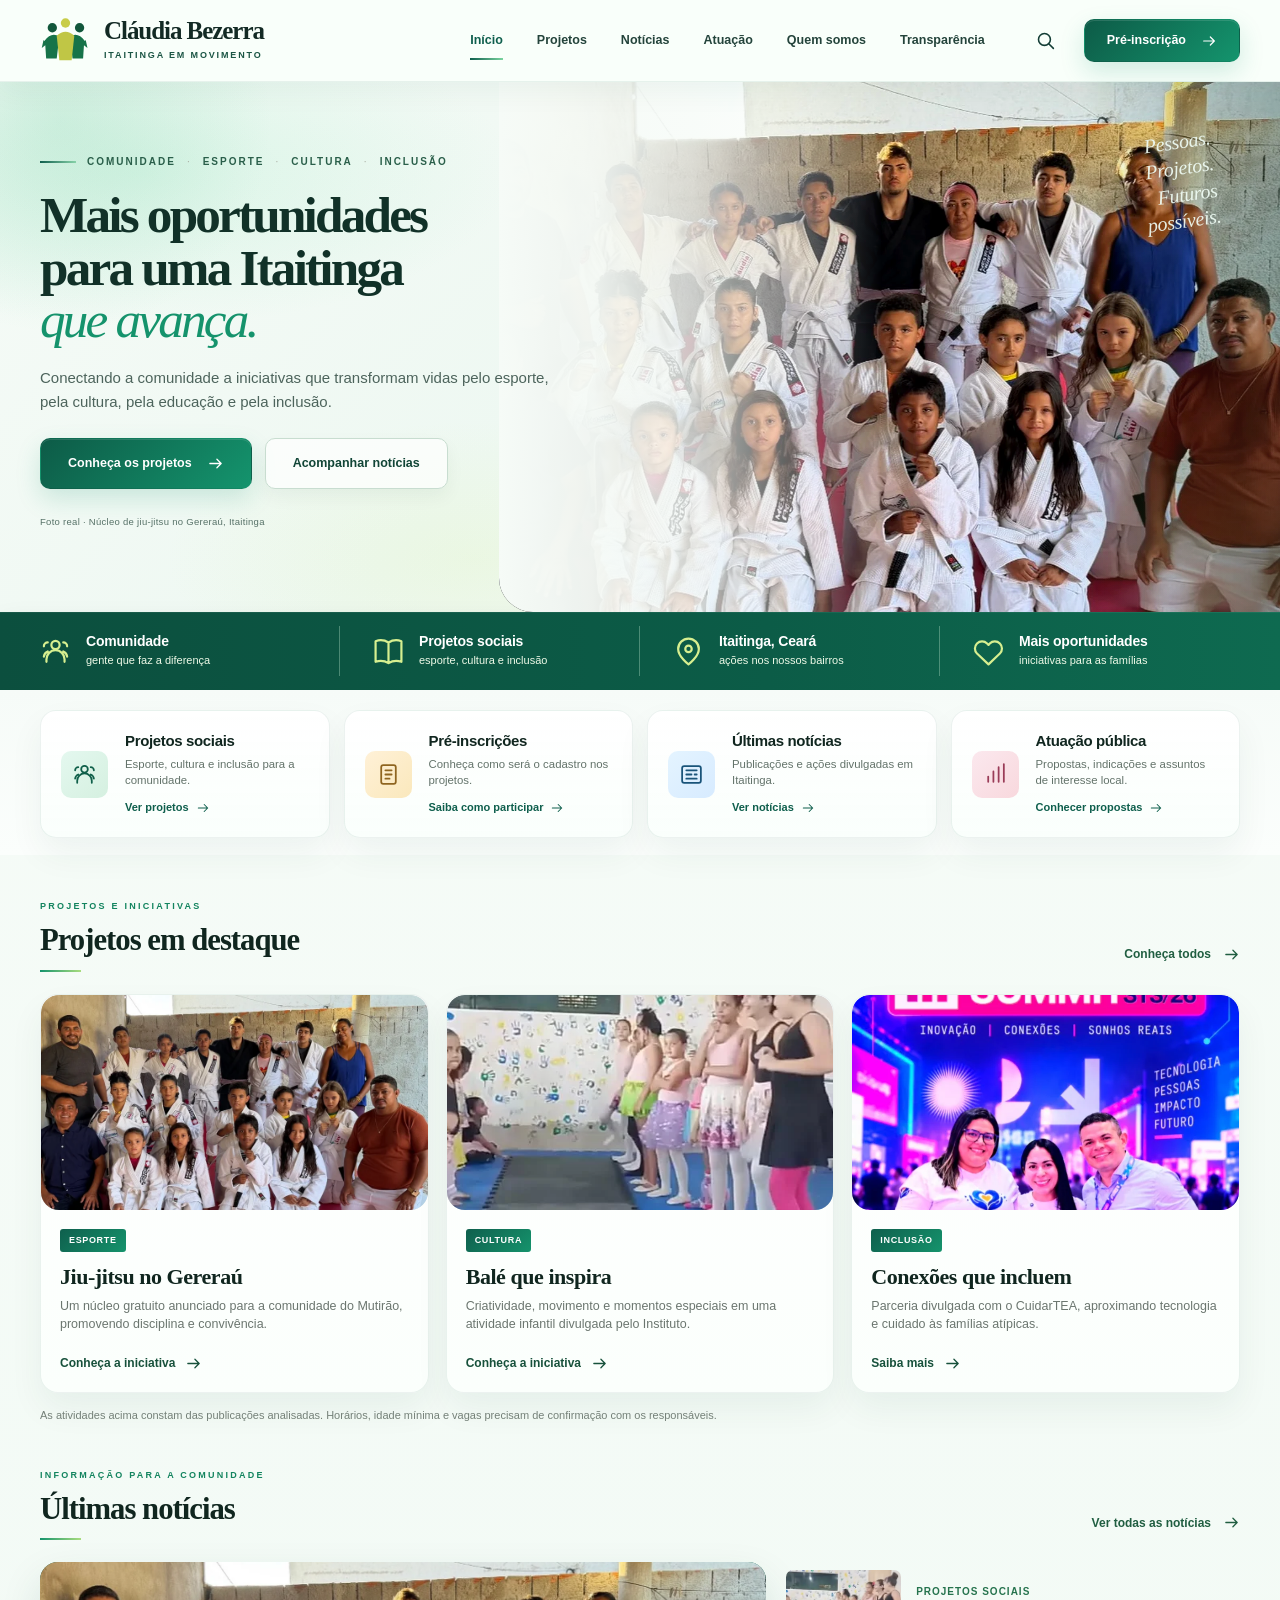
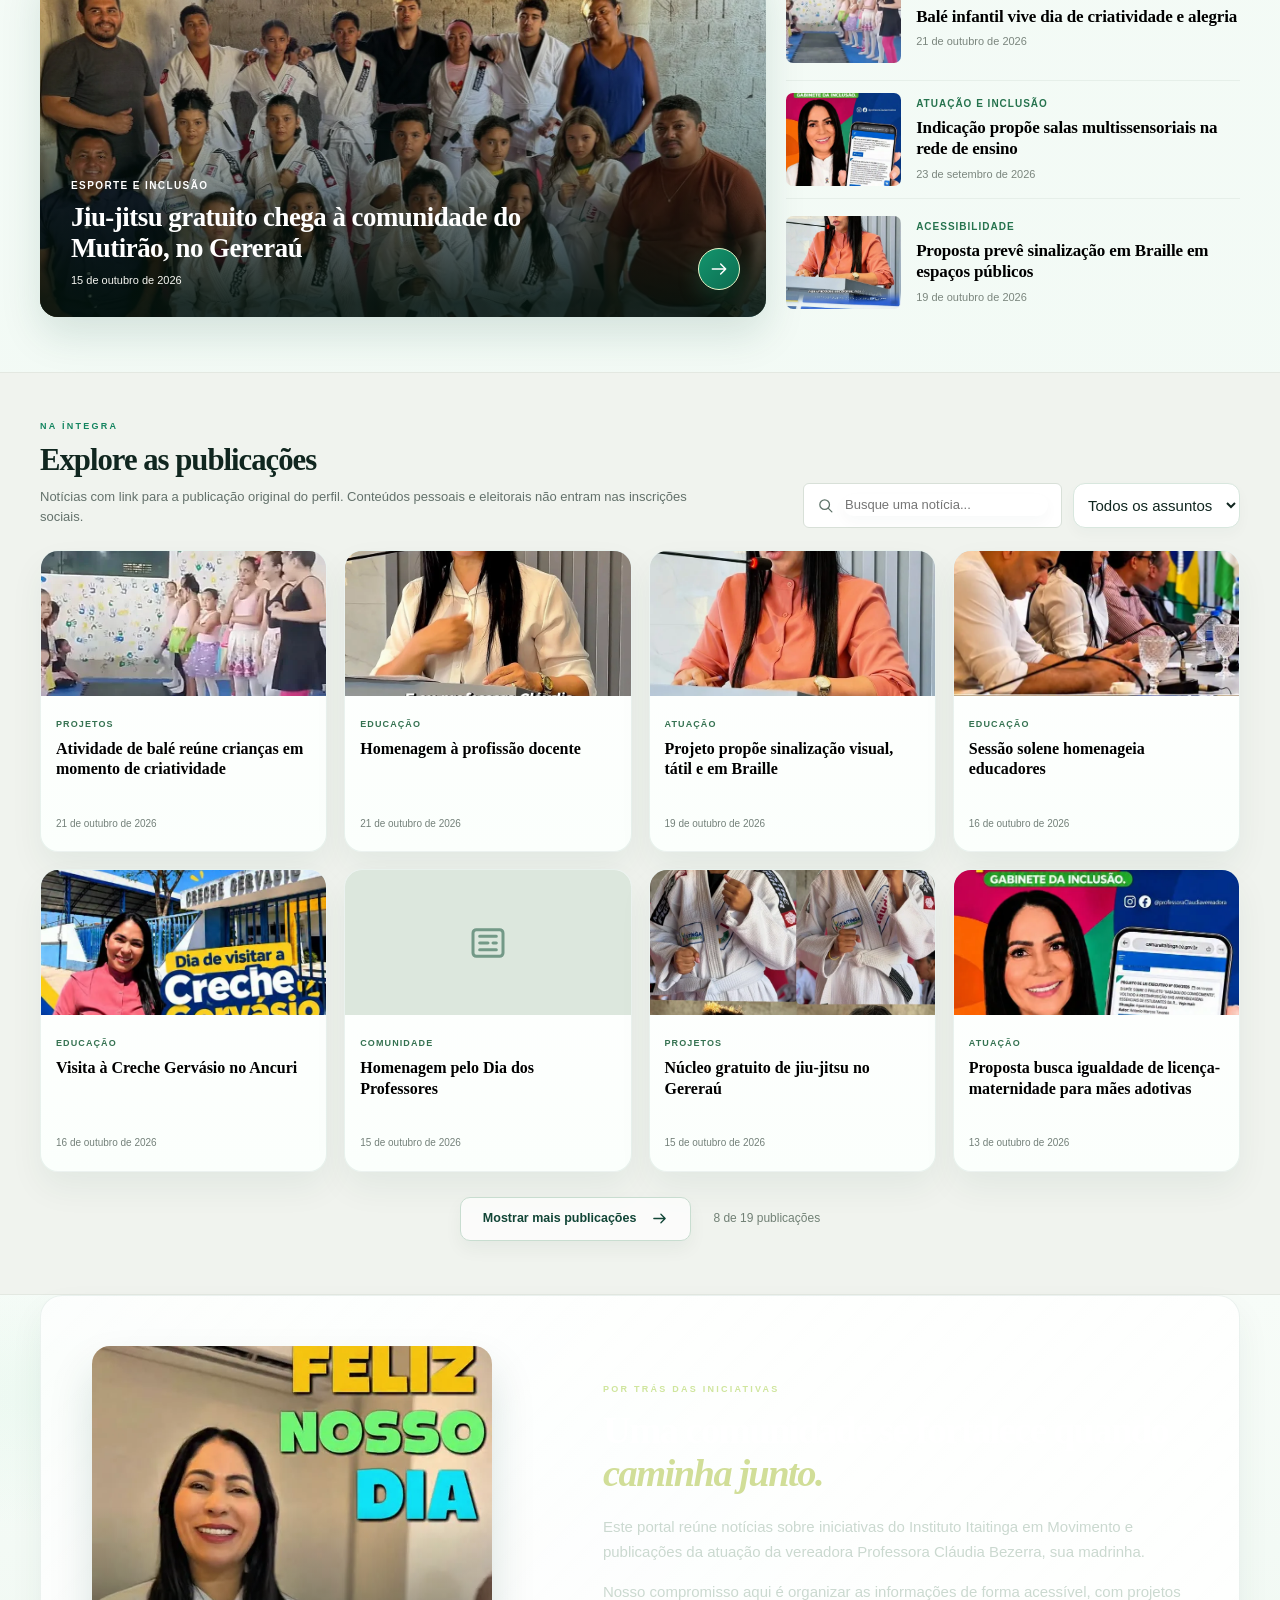
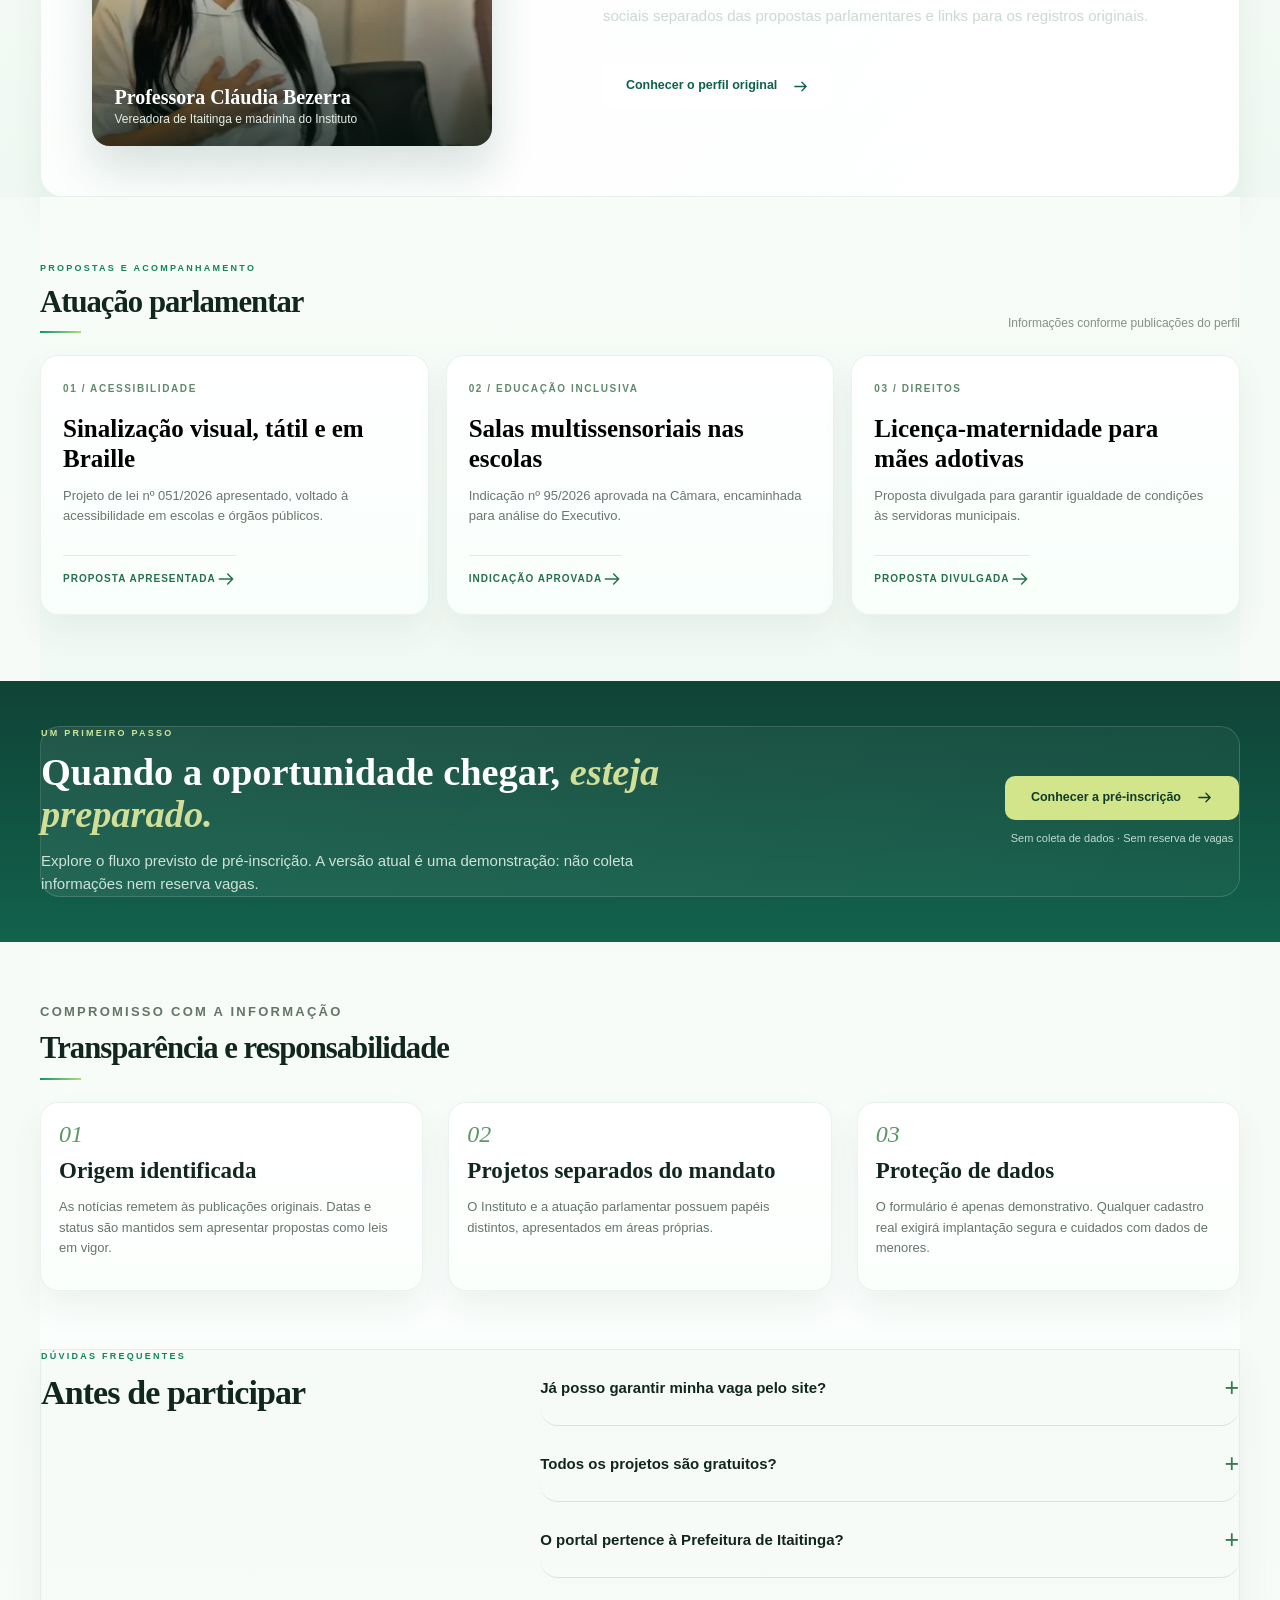
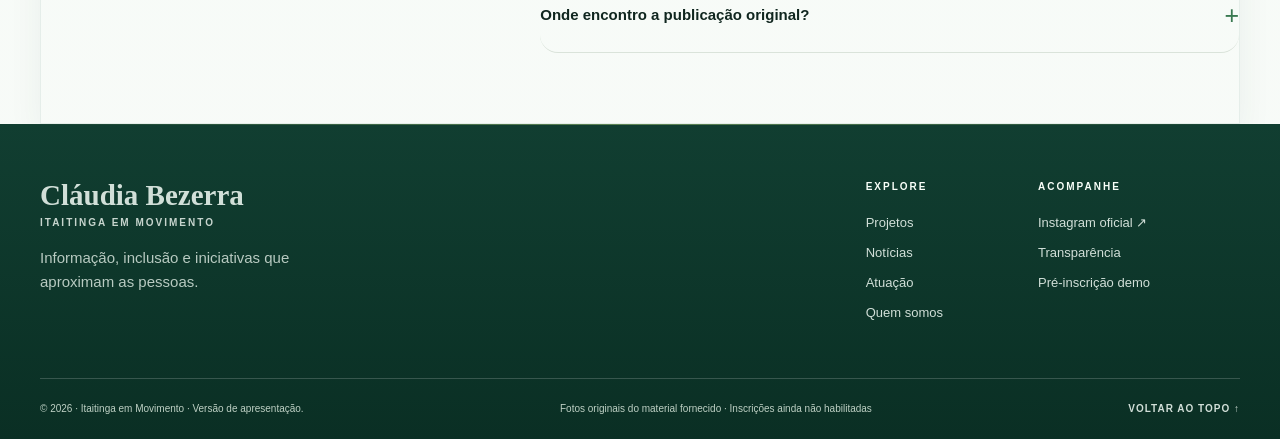
==== commit 7d15b849: "style(v5): alinhar cor do navegador com identidade visual" ====
--- a/index.html
+++ b/index.html
@@ -3,7 +3,7 @@
 <head>
 <meta charset="utf-8">
 <meta name="viewport" content="width=device-width, initial-scale=1">
-<meta name="theme-color" content="#103d30">
+<meta name="theme-color" content="#0f5f4d">
 <meta property="og:type" content="website">
 <meta property="og:title" content="Cláudia Bezerra | Itaitinga em Movimento">
 <meta property="og:description" content="Projetos sociais, notícias e ações para a comunidade de Itaitinga.">
--- a/styles.css
+++ b/styles.css
@@ -30,3 +30,180 @@
 @media(max-width:1250px){.hero{height:460px}.hero h1{font-size:52px}.quick-card{padding:17px 13px}.quick-text strong{font-size:14px}}
 @media(max-width:1030px){.nav{top:82px}.quick-card{min-height:110px}.hero-image{left:34%}}
 @media(max-width:730px){.header{height:70px}.nav{top:70px}.hero{height:auto;min-height:670px}.hero-image{left:0;top:300px}.hero-image:before{background:linear-gradient(180deg,#f8f7f2 0%,#f8f7f2ee 4%,#f8f7f200 35%)}.hero h1{font-size:clamp(38px,8.6vw,55px)}.hero-text{font-size:13px}.hero-handwriting{top:420px;font-size:19px;right:13px}.quick-card{min-height:144px;align-items:flex-start;padding:15px}.quick-text strong{font-size:14px}.quick-text small{font-size:11px}.quick-icon{height:39px;width:39px}.quick-icon svg{width:22px;height:22px}.impact-item strong{font-size:12px}.showcase,.news-section{padding-top:35px}}
+
+
+/* V5 · Flow-inspired premium visual. Apenas identidade visual, sem alterar a lógica. */
+:root{
+  --green:#0f5f4d;
+  --green-2:#0b4338;
+  --green-3:#15936c;
+  --mint:#d4ef8b;
+  --mint-soft:#eef9cb;
+  --paper:#f6fbf8;
+  --paper-2:#edf7f1;
+  --ink:#10261f;
+  --ink-soft:#37524a;
+  --line:#dcebe2;
+}
+html{background:linear-gradient(180deg,#f8fcf8 0%,#f3faf6 100%)}
+body{
+  background:
+    radial-gradient(900px 420px at -6% -5%,rgba(124,225,178,.17),transparent 58%),
+    radial-gradient(760px 340px at 105% 10%,rgba(173,228,116,.12),transparent 45%),
+    linear-gradient(180deg,#f7fcf8 0%,#f2faf5 42%,#f8fbf8 100%);
+  color:var(--ink)
+}
+.header{
+  background:rgba(250,255,251,.86);
+  backdrop-filter:saturate(180%) blur(14px);
+  border-bottom:1px solid rgba(15,95,77,.08);
+  box-shadow:0 10px 28px rgba(12,70,52,.05)
+}
+.nav>a{color:#24443b}
+.nav>a:hover,.nav>a:focus-visible,.nav>a.nav-active{color:var(--green)}
+.nav-active:after{background:linear-gradient(90deg,var(--green),#7ad49f)}
+.search-button:hover{background:#eaf8f0;color:var(--green)}
+.btn{border-radius:10px;font-weight:700}
+.btn-primary{
+  background:linear-gradient(135deg,#0d5b47 0%,#14946d 100%);
+  box-shadow:0 10px 24px rgba(20,148,109,.18),inset 0 1px 0 rgba(255,255,255,.12)
+}
+.btn-primary:hover{
+  background:linear-gradient(135deg,#0a4d3c 0%,#0f7a5a 100%);
+  box-shadow:0 14px 28px rgba(16,110,83,.22),inset 0 1px 0 rgba(255,255,255,.12);
+  transform:translateY(-2px)
+}
+.btn-outline{
+  background:rgba(255,255,255,.72);
+  border-color:#c8ddd0;
+  color:#114536;
+  box-shadow:0 8px 18px rgba(15,60,47,.05)
+}
+.btn-outline:hover{background:#fff;border-color:#9ecab1;color:#0e5f49}
+.hero{
+  height:530px;
+  background:
+    radial-gradient(600px 250px at 11% 17%,rgba(149,231,191,.28),transparent 62%),
+    radial-gradient(560px 250px at 37% 90%,rgba(209,239,135,.15),transparent 55%),
+    linear-gradient(135deg,#f6fbf7 0%,#eef8f2 48%,#f7fbf8 100%)
+}
+.hero:before,.hero:after{content:"";position:absolute;pointer-events:none;z-index:0}
+.hero:before{
+  width:440px;height:440px;left:-160px;top:-180px;
+  background:radial-gradient(circle at center,rgba(86,194,145,.18),rgba(86,194,145,0) 68%)
+}
+.hero:after{
+  width:380px;height:380px;right:-130px;bottom:-160px;
+  background:radial-gradient(circle at center,rgba(208,234,105,.14),rgba(208,234,105,0) 70%)
+}
+.hero-image{left:39%;border-bottom-left-radius:34px}
+.hero-image img{filter:saturate(1.06) contrast(1.02)}
+.hero-image:before{background:linear-gradient(90deg,#f6fbf7 0%,#f6fbf7f5 12%,#f6fbf7c4 25%,#f6fbf700 49%)}
+.hero-image:after{background:linear-gradient(90deg,transparent 75%,rgba(7,41,30,.28) 100%)}
+.hero-copy{position:relative;z-index:2}
+.hero-eyebrow{color:#2a5f4a}
+.hero-eyebrow>span{background:linear-gradient(90deg,var(--green),#87d2a9)}
+.hero h1{color:#113128;letter-spacing:-2.8px;text-wrap:balance}
+.hero h1 em{color:#15936c}
+.hero-text{color:#4d645c;max-width:520px}
+.hero-photo-credit{color:#577268}
+.hero-handwriting{color:#effcf4;text-shadow:0 4px 18px rgba(5,37,28,.28)}
+.impact-strip{
+  background:linear-gradient(90deg,#0c4f3e 0%,#0c5c47 60%,#0e6a50 100%);
+  box-shadow:inset 0 1px 0 rgba(255,255,255,.06),0 10px 24px rgba(8,56,43,.08)
+}
+.impact-strip:after{border-bottom-color:rgba(212,239,139,.35)}
+.impact-item>svg{color:#d7ef90}
+.impact-item span{color:#effae8}
+.shortcut-section,.showcase,.news-section,.about,.mandate,.enroll-section,.trust,.questions,.footer{position:relative}
+.shortcut-section{background:linear-gradient(180deg,#f6fbf8 0%,#fbfefc 100%)}
+.showcase,.news-section{background:transparent}
+.quick-card,.project-card,.archive-item,.mandate-card,.trust-grid>div,.questions,.about-grid,.enroll-grid{
+  border:1px solid rgba(18,89,68,.08);
+  box-shadow:0 16px 34px rgba(11,67,56,.06)
+}
+.quick-card{
+  background:linear-gradient(180deg,rgba(255,255,255,.92) 0%,rgba(250,255,252,.96) 100%);
+  border-radius:16px
+}
+.quick-card:hover{
+  transform:translateY(-4px);
+  border-color:rgba(21,147,108,.26);
+  box-shadow:0 20px 36px rgba(12,85,62,.11)
+}
+.quick-icon.green{background:linear-gradient(135deg,#e4f8ef,#d5f0e0);color:#0f5f49}
+.quick-icon.amber{background:linear-gradient(135deg,#fff1d7,#fae8bc);color:#8f6520}
+.quick-icon.blue{background:linear-gradient(135deg,#e4f4ff,#d7ebff);color:#19547a}
+.quick-icon.rose{background:linear-gradient(135deg,#fbe8ee,#f8d8dd);color:#9a3c58}
+.section-label{color:#13845f}
+.tiny-stroke{background:linear-gradient(90deg,#15936c,#a9dd7f)}
+.project-card,.archive-item,.mandate-card{
+  overflow:hidden;border-radius:18px;
+  background:linear-gradient(180deg,#fff 0%,#fbfffc 100%)
+}
+.project-card:hover,.archive-item:hover,.mandate-card:hover{
+  box-shadow:0 22px 42px rgba(12,85,62,.10);
+  border-color:rgba(21,147,108,.22)
+}
+.image-button,.headline-image{border-radius:18px}
+.category-pill{background:linear-gradient(135deg,#0f5f4d,#15936c)}
+.headline-image{box-shadow:0 18px 40px rgba(11,67,56,.13)}
+.headline-gradient{background:linear-gradient(180deg,transparent 8%,rgba(5,30,20,.28) 48%,rgba(3,19,13,.88) 96%)}
+.headline-arrow{
+  background:linear-gradient(135deg,#13956d,#0d6d51);
+  border-color:#e6f8ca;
+  box-shadow:0 8px 22px rgba(20,148,109,.24)
+}
+.news-mini:hover strong,.article-action:hover,.plain-arrow:hover{color:#118861}
+.news-mini{border-bottom-color:#e6efe9}
+.archive-search input,.archive-tools select,.form-fields input,.form-fields select,.form-fields textarea{
+  border-radius:12px;border-color:#d8e7de;background:#fff;
+  box-shadow:0 6px 14px rgba(14,68,52,.03)
+}
+.archive-search input:focus,.archive-tools select:focus,.form-fields input:focus,.form-fields select:focus,.form-fields textarea:focus{
+  outline:none;border-color:#1aa070;box-shadow:0 0 0 4px rgba(21,147,108,.12)
+}
+.about{
+  background:
+    radial-gradient(560px 220px at 5% 20%,rgba(152,229,190,.10),transparent 60%),
+    linear-gradient(180deg,#f7fcf8 0%,#eff8f2 100%)
+}
+.about-grid{
+  background:linear-gradient(135deg,rgba(255,255,255,.74),rgba(255,255,255,.92));
+  border-radius:22px;padding-inline:26px
+}
+.about-visual{box-shadow:0 24px 44px rgba(11,67,56,.15);border-radius:18px;overflow:hidden}
+.mandate{background:linear-gradient(180deg,#f8fcf8 0%,#f1f9f4 100%)}
+.mandate-card{background:linear-gradient(180deg,#fff 0%,#f8fffb 100%)}
+.enroll-section{background:linear-gradient(180deg,#0f4336 0%,#12624c 100%);color:#fff}
+.enroll-section .small-label,.enroll-section p,.enroll-section li,.enroll-section .small-hint{color:rgba(255,255,255,.84)}
+.enroll-section h2,.enroll-section h3{color:#fff}
+.enroll-grid,.trust-grid>div{border-radius:20px}
+.enroll-grid{
+  background:linear-gradient(135deg,rgba(255,255,255,.08),rgba(255,255,255,.03));
+  border-color:rgba(255,255,255,.14);box-shadow:none
+}
+.trust{background:linear-gradient(180deg,#f6fbf7 0%,#fbfefc 100%)}
+.trust-grid>div{background:linear-gradient(180deg,#fff 0%,#fbfffc 100%);border-radius:18px;padding:18px}
+.questions{background:transparent}
+.question-list>details,.form-layout,.article-modal-body,.article-modal-image,.form-aside,.form-content{border-radius:18px}
+.footer{background:linear-gradient(180deg,#113e31 0%,#0a2f24 100%)}
+.footer:before{
+  content:"";position:absolute;inset:0 auto auto 0;width:100%;height:1px;
+  background:linear-gradient(90deg,transparent,rgba(212,239,139,.4),transparent)
+}
+.footer-brand,.footer-menu strong{color:#f8fff9}
+.footer,.footer a{color:rgba(247,255,249,.84)}
+.footer a:hover{color:#d9f09d}
+@media(max-width:1030px){
+  .nav{background:rgba(250,255,251,.97);backdrop-filter:blur(10px)}
+  .hero{height:500px}.hero-image{left:35%}
+}
+@media(max-width:730px){
+  .hero{min-height:700px;background:linear-gradient(180deg,#f7fcf8 0%,#eff8f2 100%)}
+  .hero-image{top:315px;height:385px;left:0;border-bottom-left-radius:0}
+  .hero-image:before{background:linear-gradient(180deg,#f7fcf8 0%,#f7fcf8ef 8%,#f7fcf800 38%)}
+  .hero-photo-credit{top:586px}
+  .quick-card,.project-card,.archive-item,.mandate-card,.about-grid,.enroll-grid,.trust-grid>div{border-radius:16px}
+  .about-grid{padding-inline:18px}
+}
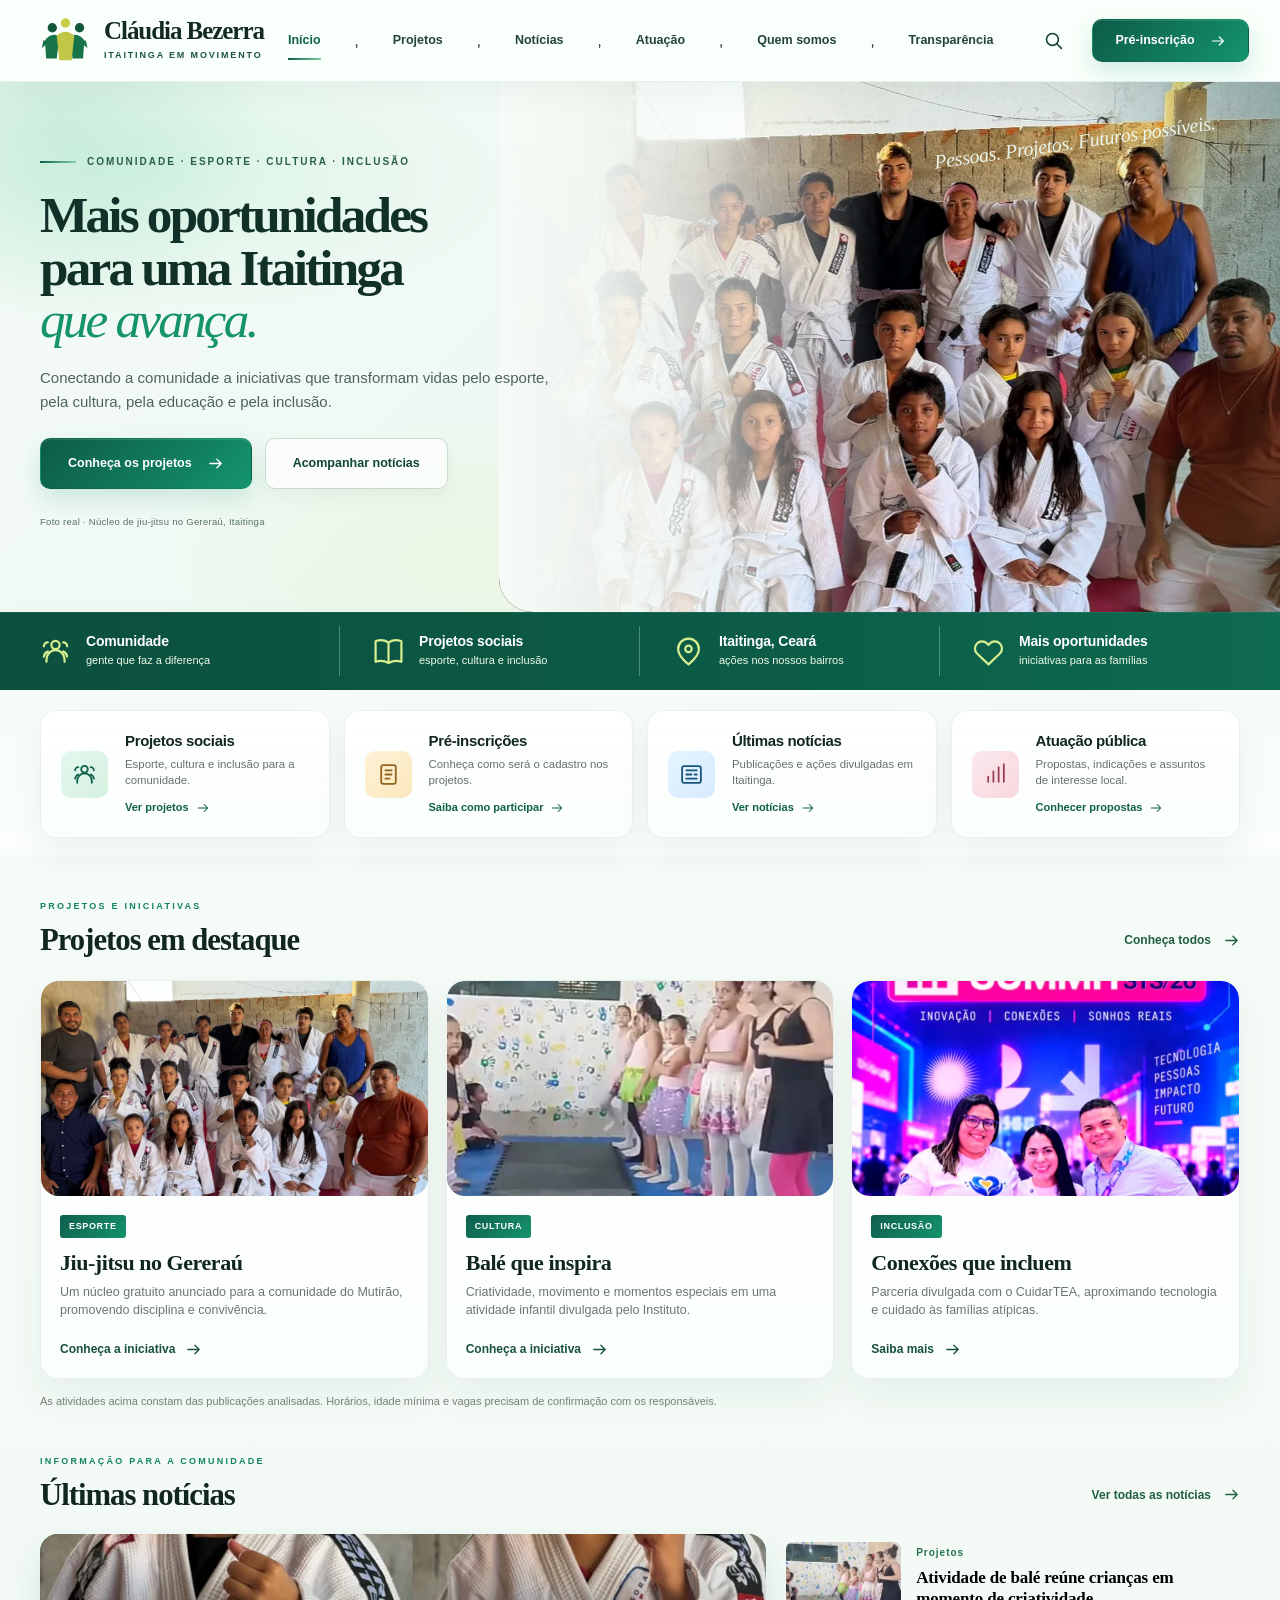
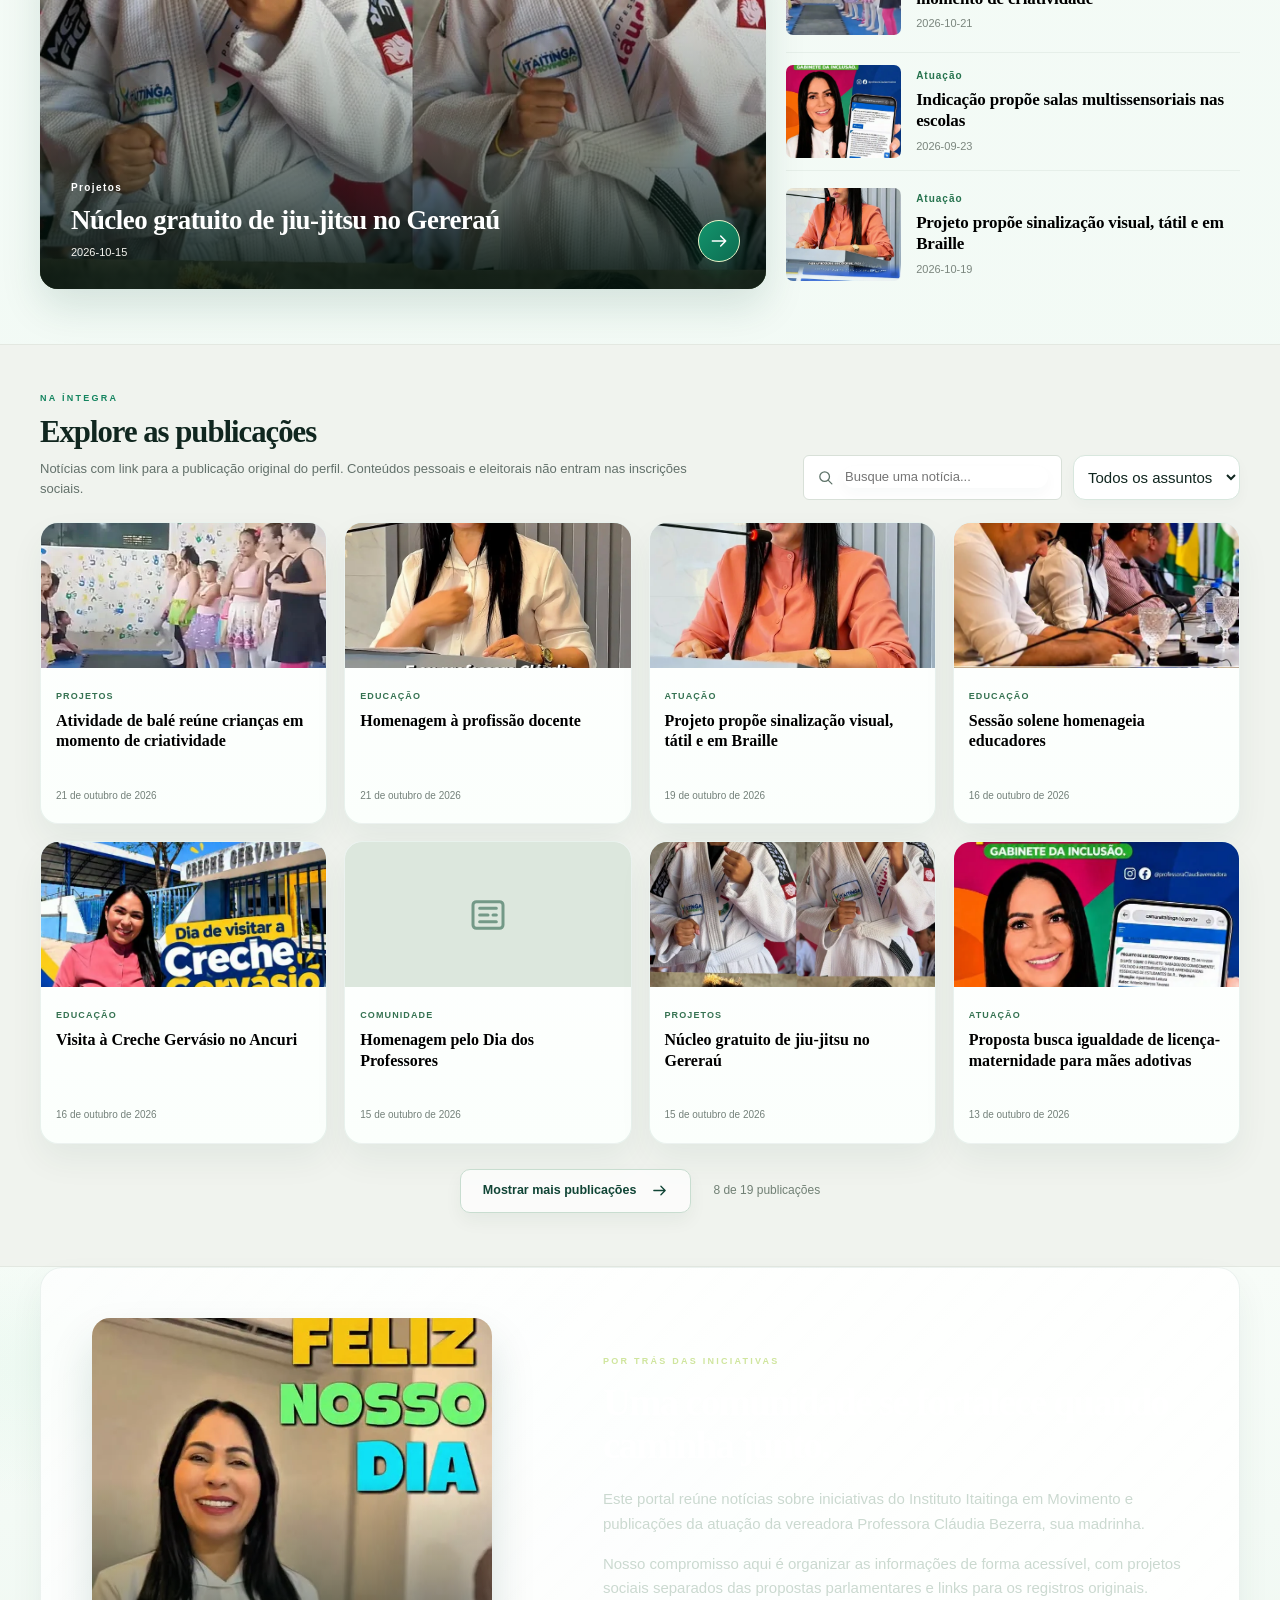
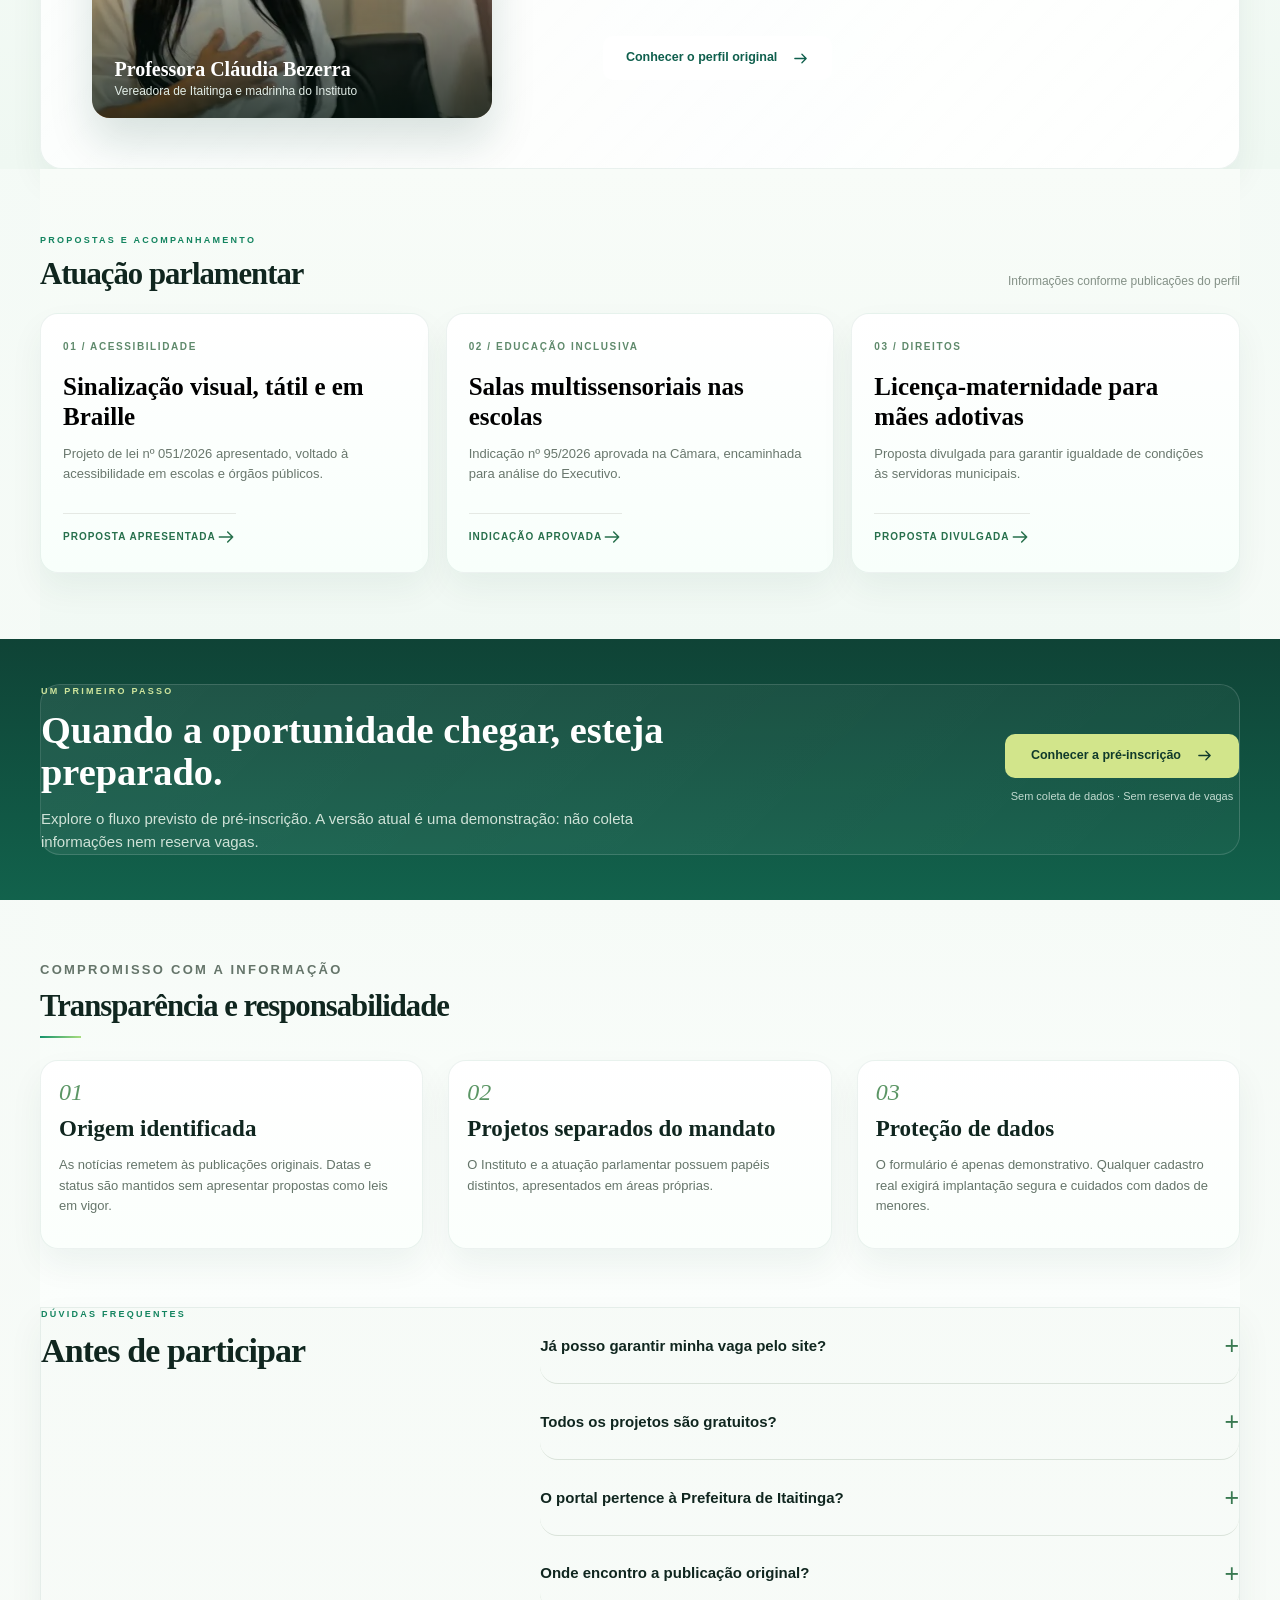
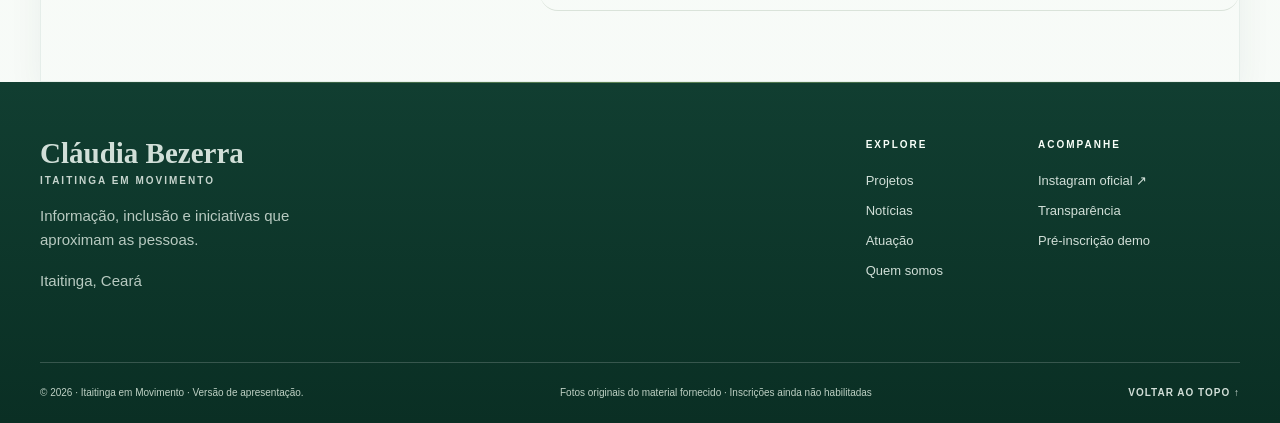
==== commit 19cb9406: "feat(cms): integrar conteudo publicado, preview e estilos editoriais" ====
--- a/index.html
+++ b/index.html
@@ -11,6 +11,7 @@
 <title>Cláudia Bezerra | Itaitinga em Movimento</title>
 <link rel="icon" href="favicon.svg" type="image/svg+xml">
 <link rel="stylesheet" href="styles.css">
+<link rel="stylesheet" href="cms-extensions.css">
 </head>
 <body>
 <a class="skip-link" href="#conteudo">Pular para o conteúdo</a>
@@ -114,6 +115,6 @@
 <footer class="footer"><div class="container"><div class="footer-top"><div><a href="#inicio" class="footer-brand">Cláudia Bezerra<span>ITAITINGA EM MOVIMENTO</span></a><p>Informação, inclusão e iniciativas que aproximam as pessoas.</p></div><div class="footer-menu"><div><strong>EXPLORE</strong><a href="#projetos">Projetos</a><a href="#noticias">Notícias</a><a href="#atuacao">Atuação</a><a href="#sobre">Quem somos</a></div><div><strong>ACOMPANHE</strong><a target="_blank" rel="noopener noreferrer" href="https://www.instagram.com/professoraclaudiavereadora/">Instagram oficial ↗</a><a href="#transparencia">Transparência</a><a href="#inscricoes">Pré-inscrição demo</a></div></div></div><div class="footer-bottom"><span>© 2026 · Itaitinga em Movimento · Versão de apresentação.</span><span>Fotos originais do material fornecido · Inscrições ainda não habilitadas</span><a href="#inicio">VOLTAR AO TOPO ↑</a></div></div></footer>
 <dialog id="articleDialog" class="article-modal" aria-label="Detalhes da publicação"><button type="button" class="modal-x" data-close aria-label="Fechar"><svg><use href="#i-close"/></svg></button><div id="articleContent"></div></dialog>
 <dialog id="formDialog" class="form-modal" aria-labelledby="formTitle"><button type="button" class="modal-x" data-close aria-label="Fechar"><svg><use href="#i-close"/></svg></button><div class="form-layout"><aside class="form-aside"><span class="small-label">ITAITINGA EM MOVIMENTO</span><h3>Cada oportunidade começa com um primeiro passo.</h3><p>Pré-inscrição demonstrativa para apresentação do futuro portal.</p><span class="form-aside-bottom">ESPORTE · CULTURA · INCLUSÃO</span></aside><div class="form-content"><p class="section-label">SIMULAÇÃO / NÃO ENVIA DADOS</p><h2 id="formTitle">Conheça o cadastro</h2><p class="form-intro">Os campos são apenas de exemplo. Nada será armazenado ou enviado.</p><form id="demoForm"><div class="step-one"><label for="demoProject">Projeto de interesse</label><select id="demoProject" required><option value="">Escolha uma atividade</option><option value="Jiu-jitsu no Gereraú">Jiu-jitsu no Gereraú — disponibilidade a confirmar</option><option value="Balé infantil">Balé infantil — disponibilidade a confirmar</option></select><div class="form-notice">Esta escolha não reserva vaga. As condições dependem de confirmação dos responsáveis.</div><button type="button" class="btn btn-primary full" id="formNext">Continuar <svg><use href="#i-arrow"/></svg></button></div><div class="step-two" hidden><p class="step-notice">Exemplo da próxima etapa do futuro cadastro. Use dados fictícios para testar.</p><div class="form-fields"><label>Nome fictício do aluno<input type="text" id="demoName" placeholder="Ex.: Aluno Exemplo" maxlength="80" required></label><label>Bairro (exemplo)<input type="text" id="demoBairro" placeholder="Ex.: Gereraú" maxlength="80" required></label></div><label class="check-row"><input id="demoAgree" type="checkbox" required><span>Entendo que este é apenas um teste e não representa inscrição válida.</span></label><div class="form-footer"><button type="button" id="formBack" class="btn btn-outline">Voltar</button><button type="submit" class="btn btn-primary">Concluir demonstração <svg><use href="#i-arrow"/></svg></button></div></div><div class="step-done" hidden><svg><use href="#i-check"/></svg><h3>Demonstração concluída!</h3><p>Você testou o fluxo visual. Nenhum dado foi enviado ou registrado, e nenhuma vaga foi reservada.</p><button type="button" class="btn btn-primary" data-close>Fechar</button></div><p class="form-error" id="formError" role="alert"></p></form></div></div></dialog>
-<script src="dados/publicacoes.js"></script><script src="app.js"></script>
+<script src="dados/publicacoes.js"></script><script src="app.js"></script><script src="cms-runtime.js"></script>
 </body>
 </html>
